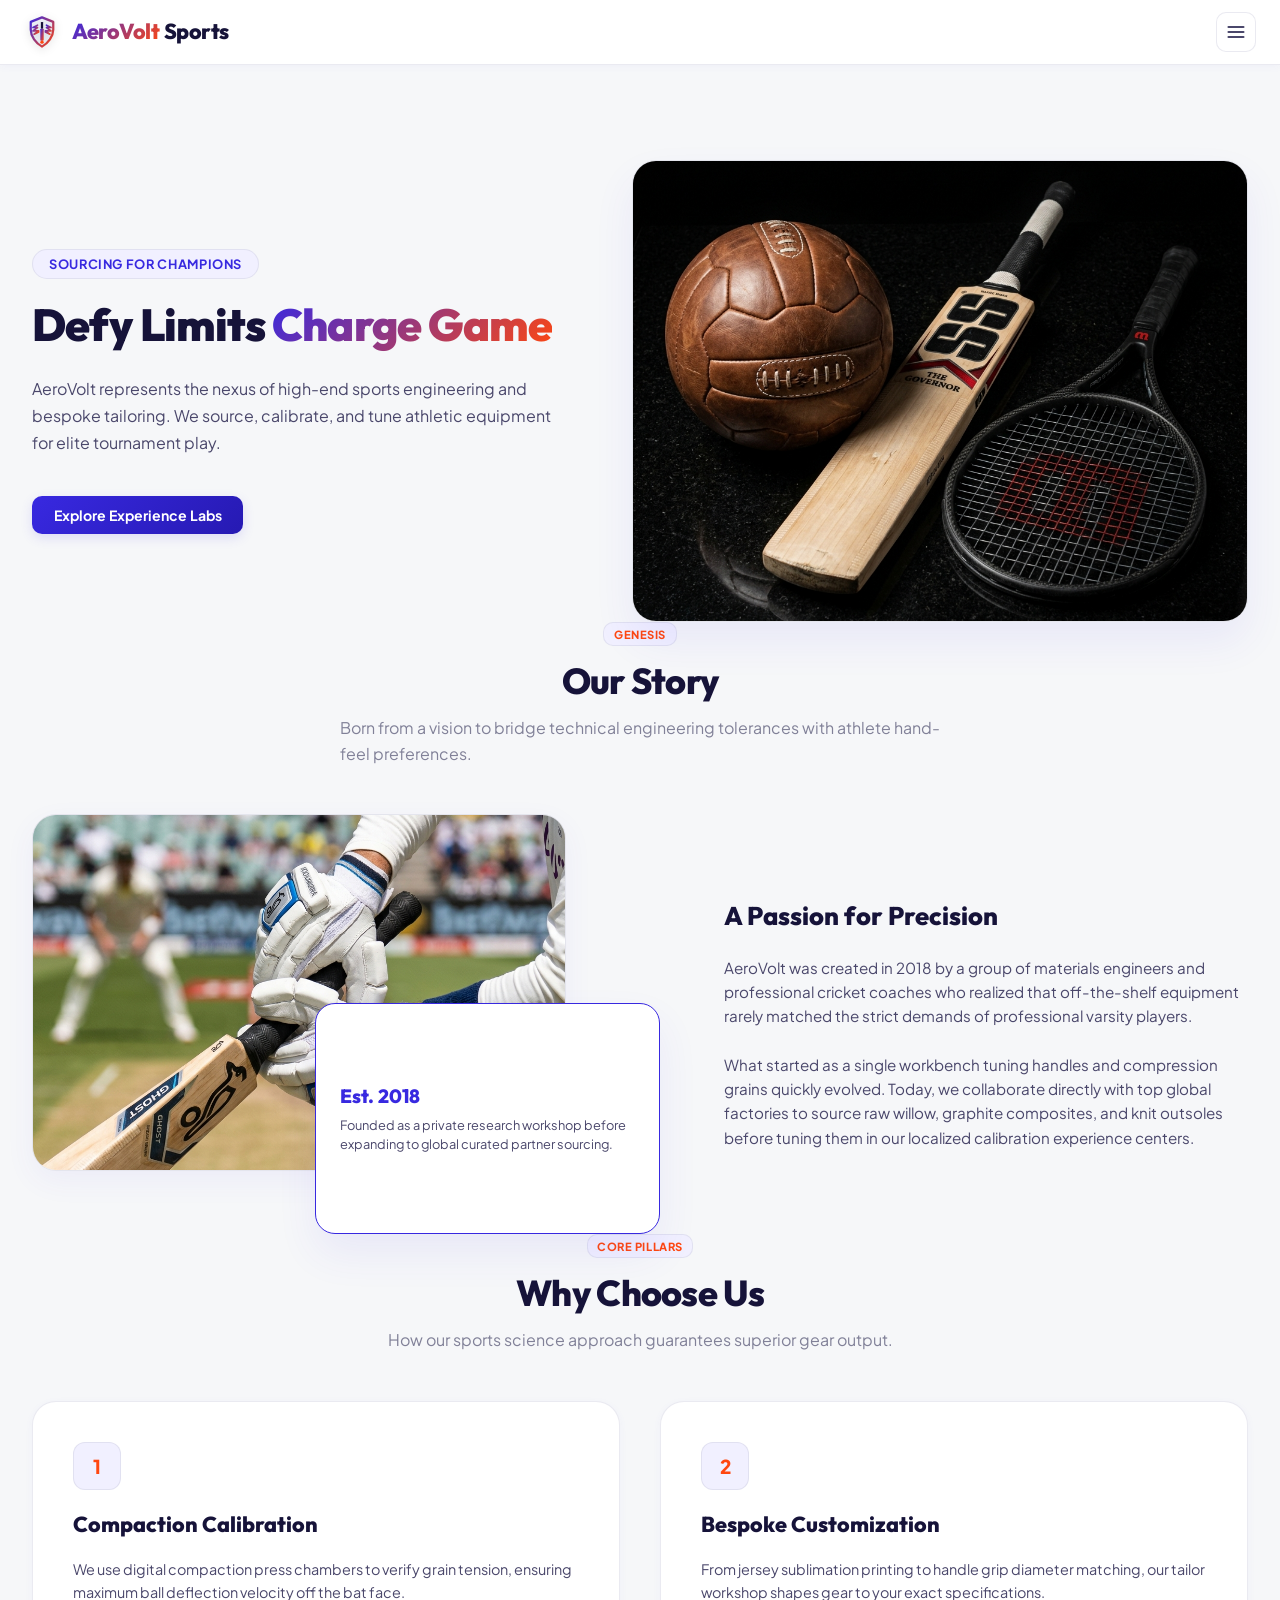
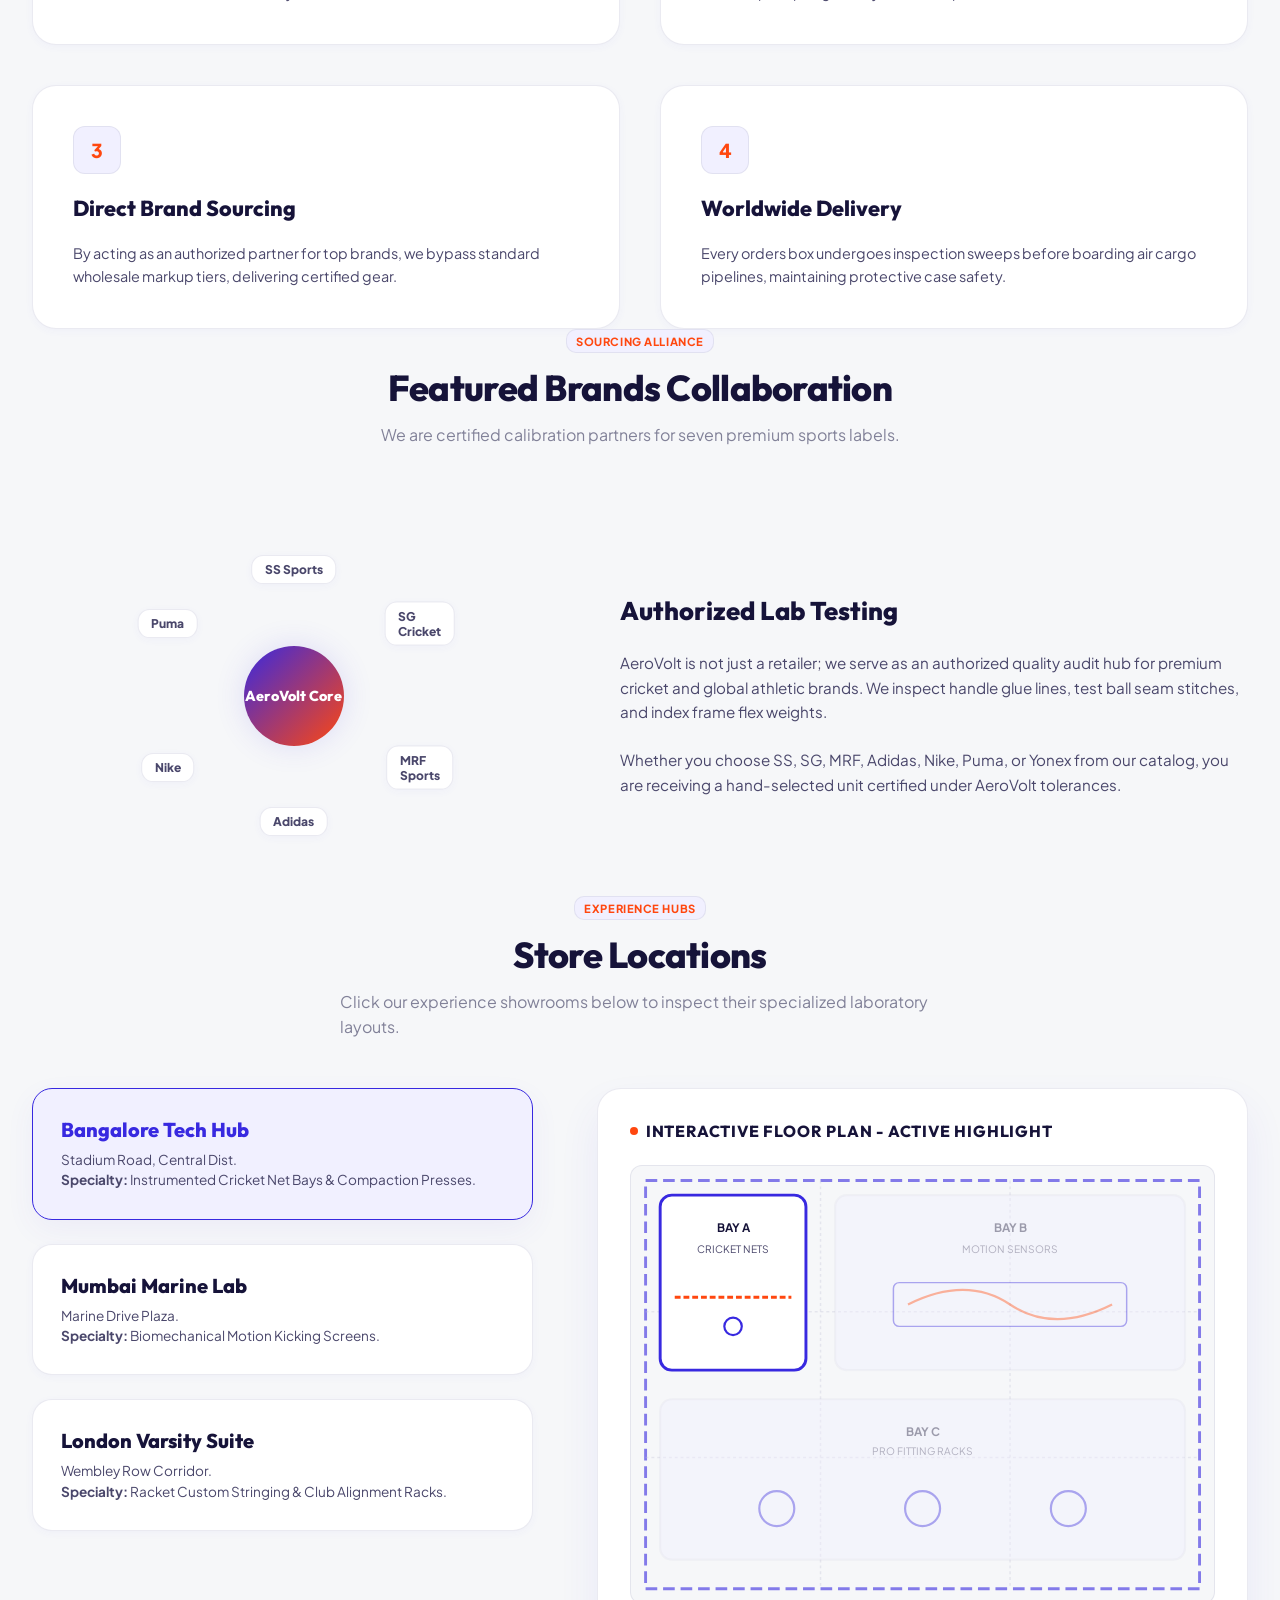
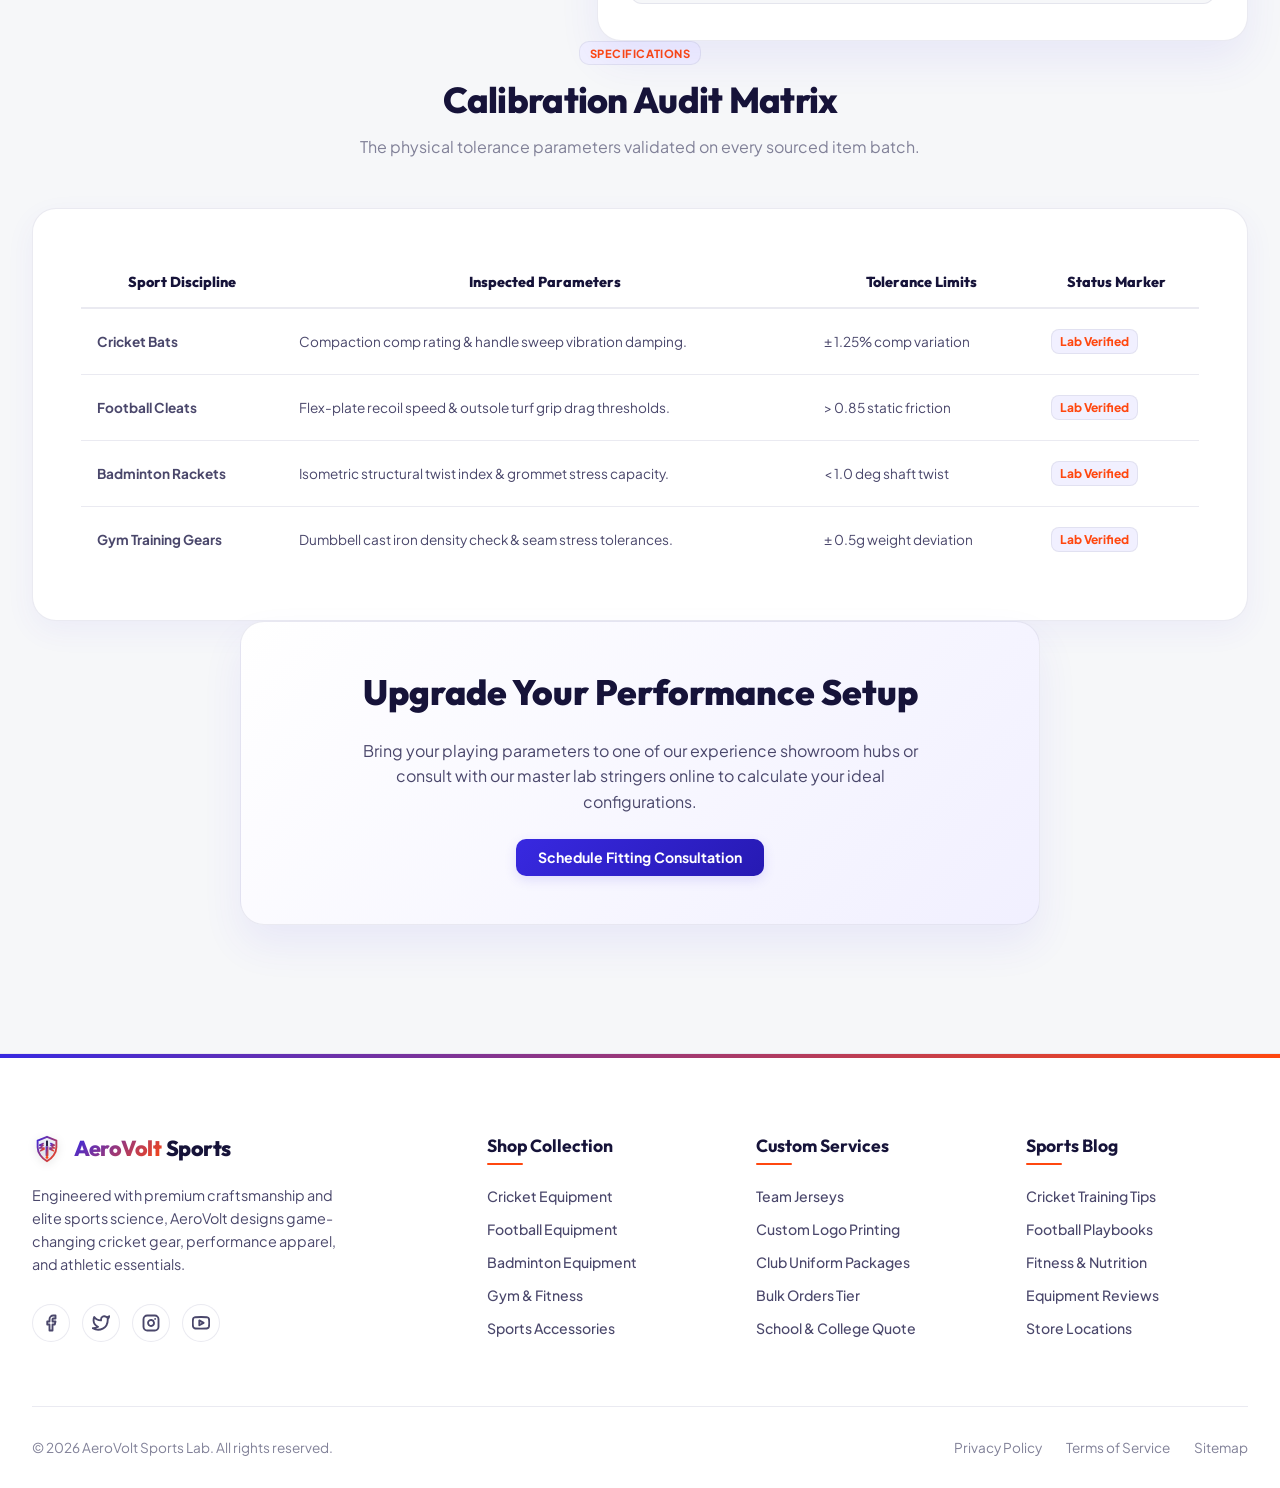
==== about.html @ 0d31127e "first commit" ====
<!DOCTYPE html>
<html lang="en" data-theme="light" dir="ltr">
<head>
    <meta charset="UTF-8">
    <meta name="viewport" content="width=device-width, initial-scale=1.0">
    <meta name="description" content="AeroVolt Sports Lab - Sourcing for Champions. Sourcing premium sports gears, custom printing, and lab calibration experience centers.">
    <title>About Our Sports Lab - AeroVolt Sports</title>
    
    <!-- Google Fonts: Outfit (headings), Plus Jakarta Sans (UI elements), Poppins (About Page contents) -->
    <link rel="preconnect" href="https://fonts.googleapis.com">
    <link rel="preconnect" href="https://fonts.gstatic.com" crossorigin>
    <link href="https://fonts.googleapis.com/css2?family=Outfit:wght@400;500;600;700;800&family=Plus+Jakarta+Sans:wght@300;400;500;600;700;800&family=Poppins:wght@300;400;500;600;700;800&display=swap" rel="stylesheet">
    
    <style>
        /* ----------------------------------------------------
           1. DESIGN SYSTEM & CSS VARIABLES (Matches navbar.html)
        ---------------------------------------------------- */
        :root[data-theme="light"] {
            --bg-page: hsl(220, 20%, 97%);
            --bg-navbar: hsla(220, 20%, 97%, 0.85);
            --bg-card: hsl(0, 0%, 100%);
            --bg-hover: hsl(245, 100%, 97%);
            --bg-dropdown: hsla(0, 0%, 100%, 0.92);
            
            --text-primary: hsl(245, 50%, 15%);
            --text-secondary: hsl(245, 20%, 35%);
            --text-muted: hsl(240, 10%, 55%);
            
            --primary: hsl(245, 75%, 52%);
            --primary-hover: hsl(245, 75%, 45%);
            --primary-glow: rgba(79, 70, 229, 0.15);
            
            --accent: hsl(14, 100%, 53%); /* Sunset Orange */
            --accent-glow: rgba(249, 115, 22, 0.2);
            
            --border: hsla(245, 20%, 80%, 0.35);
            --border-hover: hsla(245, 20%, 70%, 0.5);
            --shadow-sm: 0 2px 8px rgba(79, 70, 229, 0.04);
            --shadow-md: 0 10px 30px rgba(79, 70, 229, 0.06);
            --shadow-lg: 0 20px 40px rgba(79, 70, 229, 0.08);
            
            --glass-blur: 16px;
        }

        :root[data-theme="dark"] {
            --bg-page: hsl(240, 35%, 6%);
            --bg-navbar: hsla(240, 35%, 6%, 0.85);
            --bg-card: hsl(240, 25%, 11%);
            --bg-hover: hsl(245, 30%, 18%);
            --bg-dropdown: hsla(240, 25%, 11%, 0.92);
            
            --text-primary: hsl(210, 40%, 98%);
            --text-secondary: hsl(240, 15%, 80%);
            --text-muted: hsl(240, 10%, 65%);
            
            --primary: hsl(245, 90%, 65%);
            --primary-hover: hsl(245, 90%, 72%);
            --primary-glow: rgba(129, 140, 248, 0.25);
            
            --accent: hsl(14, 100%, 55%); /* Neon Sunset Orange */
            --accent-glow: rgba(249, 115, 22, 0.25);
            
            --border: hsla(245, 20%, 25%, 0.4);
            --border-hover: hsla(245, 20%, 35%, 0.5);
            --shadow-sm: 0 2px 8px rgba(0, 0, 0, 0.2);
            --shadow-md: 0 10px 30px rgba(0, 0, 0, 0.3);
            --shadow-lg: 0 20px 40px rgba(0, 0, 0, 0.4);
            
            --glass-blur: 16px;
        }

        /* Base Resets */
        *, *::before, *::after {
            box-sizing: border-box;
            margin: 0;
            padding: 0;
            transition: background-color 0.3s ease, border-color 0.3s ease, color 0.3s ease, box-shadow 0.3s ease;
        }

        body {
            font-family: 'Plus Jakarta Sans', sans-serif;
            background-color: var(--bg-page);
            color: var(--text-primary);
            min-height: 100vh;
            overflow-x: hidden;
            display: flex;
            flex-direction: column;
        }

        /* ----------------------------------------------------
           2. HEADER & NAVIGATION BAR
        ---------------------------------------------------- */
        .header {
            position: fixed;
            top: 0;
            inset-inline-start: 0;
            width: 100%;
            z-index: 1000;
            background-color: var(--bg-navbar);
            backdrop-filter: blur(var(--glass-blur));
            -webkit-backdrop-filter: blur(var(--glass-blur));
            border-bottom: 1px solid var(--border);
            box-shadow: var(--shadow-sm);
        }

        .nav-container {
            max-width: 1440px;
            margin: 0 auto;
            padding: 0.75rem 2rem;
            display: grid;
            grid-template-columns: 1fr auto 1fr;
            align-items: center;
            position: relative;
        }

        .logo-section {
            display: flex;
            align-items: center;
            gap: 0.75rem;
            text-decoration: none;
            flex-shrink: 0;
            justify-self: start;
            transition: transform 0.3s ease;
        }

        .logo-section:hover .logo-badge {
            transform: translateY(-2px) rotate(-3deg) scale(1.05);
            filter: drop-shadow(0 4px 12px var(--primary-glow));
        }

        .logo-section:hover .logo-title span.highlight {
            filter: brightness(1.1);
        }

        #main-navigation {
            justify-self: center;
        }

        .logo-badge {
            display: flex;
            align-items: center;
            justify-content: center;
            filter: drop-shadow(0 2px 4px rgba(0, 0, 0, 0.15));
            animation: bounce-slow 4s infinite ease-in-out;
        }

        .logo-text-wrapper {
            display: flex;
            flex-direction: column;
            align-items: flex-start;
        }

        .logo-title {
            font-family: 'Outfit', sans-serif;
            font-size: 1.35rem;
            font-weight: 800;
            color: var(--text-primary);
            line-height: 1.1;
            letter-spacing: -0.02em;
            display: flex;
            align-items: center;
            gap: 0.25rem;
        }

        .logo-title span.highlight {
            background: linear-gradient(135deg, var(--primary), var(--accent));
            -webkit-background-clip: text;
            -webkit-text-fill-color: transparent;
        }

        /* Center Navigation Menu */
        .nav-menu {
            display: flex !important;
            align-items: center !important;
            gap: 0.15rem !important;
            list-style: none !important;
            margin: 0 !important;
            padding: 0 !important;
        }

        .nav-item {
            position: relative;
        }

        .nav-link {
            display: flex;
            align-items: center;
            gap: 0.35rem;
            font-size: 0.82rem;
            font-weight: 700;
            color: var(--text-secondary);
            text-decoration: none;
            padding: 0.4rem 0.55rem;
            border-radius: 8px;
            cursor: pointer;
            position: relative;
            white-space: nowrap;
        }

        .nav-link::after {
            content: '';
            position: absolute;
            bottom: 2px;
            left: 50%;
            width: 0;
            height: 2px;
            background: linear-gradient(90deg, var(--primary), var(--accent));
            transition: width 0.3s cubic-bezier(0.25, 0.8, 0.25, 1), left 0.3s cubic-bezier(0.25, 0.8, 0.25, 1);
            border-radius: 2px;
            pointer-events: none;
        }

        .nav-link:hover::after,
        .nav-item.active .nav-link::after {
            width: 70%;
            left: 15%;
        }

        .nav-link:hover, .nav-item.active .nav-link {
            color: var(--primary);
            background-color: var(--bg-hover);
        }

        .nav-link svg.arrow-icon {
            width: 12px;
            height: 12px;
            transition: transform 0.2s ease;
            stroke-width: 3px;
        }

        .nav-item:hover .nav-link svg.arrow-icon {
            transform: translateY(1px);
        }

        /* Dropdown Menus */
        .dropdown-menu {
            position: absolute;
            top: 100%;
            inset-inline-start: 0;
            margin-top: 0.5rem;
            background-color: var(--bg-dropdown);
            backdrop-filter: blur(12px);
            -webkit-backdrop-filter: blur(12px);
            border: 1px solid var(--border);
            border-radius: 12px;
            box-shadow: var(--shadow-md);
            min-width: 150px;
            opacity: 0;
            visibility: hidden;
            transform: translateY(10px) scale(0.98);
            transition: transform 0.25s cubic-bezier(0.16, 1, 0.3, 1), opacity 0.25s ease, visibility 0.25s ease;
            z-index: 100;
            overflow: hidden;
            padding: 0.4rem;
        }

        .dropdown-menu::before {
            content: '';
            position: absolute;
            top: 0;
            left: 0;
            width: 100%;
            height: 3px;
            background: linear-gradient(90deg, var(--primary), var(--accent));
            z-index: 2;
        }

        .nav-item:hover .dropdown-menu {
            opacity: 1;
            visibility: visible;
            transform: translateY(0) scale(1);
        }

        .dropdown-item {
            display: block;
            padding: 0.5rem 0.75rem;
            font-size: 0.85rem;
            font-weight: 600;
            color: var(--text-secondary);
            text-decoration: none;
            border-radius: 6px;
            transition: all 0.25s ease;
            white-space: nowrap;
        }

        .dropdown-item:hover {
            color: var(--primary);
            background-color: var(--bg-hover);
            transform: translateX(4px);
        }

        [dir="rtl"] .dropdown-item:hover {
            transform: translateX(-4px);
        }

        /* Right Actions Layout */
        .actions-section {
            display: flex;
            align-items: center;
            gap: 0.75rem;
            flex-shrink: 0;
            justify-self: end;
        }

        /* Utility Toggle Buttons */
        .action-btn {
            background: none;
            border: 1px solid var(--border);
            border-radius: 10px;
            color: var(--text-secondary);
            cursor: pointer;
            display: flex;
            align-items: center;
            justify-content: center;
            width: 40px;
            height: 40px;
            position: relative;
            overflow: hidden;
            font-family: inherit;
            font-size: 0.8rem;
            font-weight: 700;
        }

        .action-btn:hover {
            border-color: var(--border-hover);
            color: var(--primary);
            background-color: var(--bg-hover);
            transform: translateY(-1px);
        }

        .action-btn:active {
            transform: translateY(0);
        }

        /* Dark Mode Button Icon Switcher */
        .theme-toggle svg {
            width: 20px;
            height: 20px;
            position: absolute;
            transition: transform 0.5s cubic-bezier(0.34, 1.56, 0.64, 1), opacity 0.3s ease;
        }

        .theme-toggle .sun-icon {
            opacity: 1;
            transform: rotate(0deg) scale(1);
        }

        .theme-toggle .moon-icon {
            opacity: 0;
            transform: rotate(-90deg) scale(0);
        }

        :root[data-theme="dark"] .theme-toggle .sun-icon {
            opacity: 0;
            transform: rotate(90deg) scale(0);
        }

        :root[data-theme="dark"] .theme-toggle .moon-icon {
            opacity: 1;
            transform: rotate(0deg) scale(1);
        }

        /* RTL Toggle Button */
        .rtl-toggle svg {
            width: 20px;
            height: 20px;
            transition: transform 0.3s ease;
        }

        .rtl-toggle:hover svg {
            animation: swap-arrow-slide 0.6s ease-in-out infinite alternate;
        }

        [dir="rtl"] .rtl-toggle:hover svg {
            animation: swap-arrow-slide-rtl 0.6s ease-in-out infinite alternate;
        }

        /* Login Button */
        .login-btn {
            display: flex;
            align-items: center;
            gap: 0.5rem;
            background: linear-gradient(135deg, var(--primary), hsl(245, 75%, 40%));
            color: #ffffff;
            border: none;
            padding: 0.6rem 1.35rem;
            border-radius: 10px;
            font-size: 0.88rem;
            font-weight: 700;
            cursor: pointer;
            box-shadow: 0 4px 12px var(--primary-glow);
            text-decoration: none;
        }

        .login-btn:hover {
            box-shadow: 0 6px 18px var(--primary-glow);
            transform: translateY(-1.5px);
            filter: brightness(1.08);
        }

        .login-btn:active {
            transform: translateY(0);
        }

        .login-btn svg {
            width: 16px;
            height: 16px;
            stroke-width: 2.5;
        }

        /* Mobile Hamburger & Menu */
        .hamburger {
            display: none;
            flex-direction: column;
            justify-content: space-between;
            width: 22px;
            height: 18px;
            background: none;
            border: none;
            cursor: pointer;
            padding: 0;
            z-index: 1100;
            position: relative;
        }

        .hamburger span {
            width: 100%;
            height: 2.5px;
            background-color: var(--text-primary);
            border-radius: 4px;
            transition: all 0.3s cubic-bezier(0.645, 0.045, 0.355, 1);
        }

        .hamburger.active span:nth-child(1) {
            transform: translateY(8px) rotate(45deg);
        }

        .hamburger.active span:nth-child(2) {
            opacity: 0;
            transform: translateX(-20px);
        }

        .hamburger.active span:nth-child(3) {
            transform: translateY(-8px) rotate(-45deg);
        }

        /* Drawer Dark Overlay Backdrop */
        .drawer-overlay {
            position: fixed;
            top: 0;
            left: 0;
            width: 100%;
            height: 100vh;
            background-color: rgba(0, 0, 0, 0.4);
            z-index: 1040;
            opacity: 0;
            visibility: hidden;
            transition: opacity 0.3s ease, visibility 0.3s ease;
        }
        
        .drawer-overlay.active {
            opacity: 1;
            visibility: visible;
        }

        .drawer-actions-item-wrapper,
        .drawer-header-item {
            display: none;
        }

        /* ----------------------------------------------------
           3. MAIN CONTAINER / DEMO BODY
        ---------------------------------------------------- */
        .demo-body {
            margin-top: 80px; /* offset navbar height */
            flex-grow: 1;
            display: flex;
            flex-direction: column;
            gap: 5rem;
            padding: 5rem 2rem;
            max-width: 1440px;
            margin-left: auto;
            margin-right: auto;
            width: 100%;
            box-sizing: border-box;
        }



        /* ----------------------------------------------------
           4. RESPONSIVE MEDIA QUERIES (COLLAPSE AT 1320PX)
        ---------------------------------------------------- */
        @media (max-width: 1320px) {
            .header {
                backdrop-filter: none !important;
                -webkit-backdrop-filter: none !important;
                background-color: var(--bg-card);
                z-index: 1060;
            }

            .nav-container {
                padding: 0.75rem 1.5rem;
                display: flex;
                justify-content: space-between;
            }

            .hamburger {
                display: flex;
            }

            .hamburger.active {
                display: none !important;
            }

            .nav-menu {
                position: fixed;
                top: 0;
                inset-inline-end: -320px;
                width: 320px;
                height: 100vh;
                background-color: var(--bg-card);
                border-inline-start: 1px solid var(--border);
                box-shadow: var(--shadow-lg);
                flex-direction: column;
                align-items: stretch;
                padding: 0;
                gap: 0;
                z-index: 1050;
                transition: inset-inline-end 0.4s cubic-bezier(0.16, 1, 0.3, 1), visibility 0.4s cubic-bezier(0.16, 1, 0.3, 1);
                visibility: hidden;
                display: flex;
                overflow-y: auto;
            }

            .nav-menu.active {
                inset-inline-end: 0;
                visibility: visible;
            }

            .drawer-header-item {
                display: block;
                width: 100%;
                border-bottom: 1px solid var(--border);
                margin-bottom: 1rem;
            }

            .drawer-header {
                display: flex;
                align-items: center;
                justify-content: space-between;
                padding: 1.25rem 1.5rem;
                background-color: var(--bg-card);
            }

            .drawer-close-btn {
                background: none;
                border: none;
                color: var(--text-secondary);
                cursor: pointer;
                display: flex;
                align-items: center;
                justify-content: center;
                width: 32px;
                height: 32px;
                transition: all 0.2s ease;
                padding: 0;
            }

            .drawer-close-btn:hover {
                color: var(--primary);
                transform: scale(1.1);
            }

            .drawer-close-btn svg {
                width: 24px;
                height: 24px;
            }

            .nav-item {
                width: 100%;
                padding: 0 1.5rem;
            }

            .nav-link {
                justify-content: space-between;
                width: 100%;
                padding: 0.85rem 0;
                font-size: 0.95rem;
                border-bottom: 1px solid hsla(215, 20%, 80%, 0.1);
            }

            .dropdown-menu {
                position: static;
                display: none;
                width: 100%;
                opacity: 1;
                visibility: visible;
                transform: none;
                box-shadow: none;
                border: none;
                background-color: var(--bg-hover);
                padding: 0.25rem 0.5rem 0.5rem 0.5rem;
                margin-top: 0.25rem;
            }

            .nav-link::after,
            .dropdown-menu::before {
                display: none !important;
            }

            .nav-item.mobile-open .dropdown-menu {
                display: block;
            }

            .nav-item.mobile-open .nav-link svg.arrow-icon {
                transform: rotate(180deg);
            }

            .dropdown-item {
                padding: 0.6rem 1rem;
            }

            .actions-section {
                gap: 0.5rem;
            }

            .actions-section .theme-toggle,
            .actions-section .rtl-toggle,
            .actions-section .login-btn {
                display: none;
            }

            .drawer-actions-item-wrapper {
                display: block;
                margin-top: auto;
                padding: 1.5rem;
            }

            .drawer-divider {
                height: 1px;
                background-color: var(--border);
                margin-bottom: 1.5rem;
                opacity: 0.5;
            }

            .drawer-actions {
                display: flex;
                flex-direction: column;
                gap: 1rem;
                width: 100%;
            }

            .drawer-toggles-row {
                display: flex;
                align-items: center;
                justify-content: space-between;
                gap: 0.75rem;
                width: 100%;
            }

            .drawer-toggles-row .action-btn {
                flex: 1 !important;
                height: 44px !important;
                border-radius: 10px !important;
                border: 1px solid var(--border) !important;
                background-color: var(--bg-card) !important;
                color: var(--text-secondary) !important;
                display: flex !important;
                align-items: center !important;
                justify-content: center !important;
                position: relative;
                cursor: pointer;
                transition: all 0.3s ease;
                width: auto !important;
            }

            .drawer-toggles-row .action-btn:hover {
                border-color: var(--primary);
                background-color: var(--bg-hover);
                color: var(--primary);
            }

            .drawer-login-btn {
                width: 100% !important;
                height: 46px !important;
                justify-content: center !important;
                background: linear-gradient(135deg, var(--accent), hsl(350, 90%, 55%)) !important;
                box-shadow: 0 4px 15px var(--accent-glow) !important;
                border-radius: 10px !important;
                font-size: 0.95rem !important;
                font-weight: 700 !important;
                color: #ffffff !important;
                border: none !important;
                display: flex !important;
                align-items: center !important;
                gap: 0.5rem !important;
                transition: all 0.3s ease;
            }

            .drawer-login-btn:hover {
                box-shadow: 0 6px 20px rgba(249, 115, 22, 0.4) !important;
                transform: translateY(-1px);
                filter: brightness(1.05);
            }
        }

        @media (max-width: 580px) {
            .logo-tagline {
                display: none;
            }

            .logo-title {
                font-size: 1.15rem;
            }
        }

        /* ----------------------------------------------------
           5. SYSTEM KEYFRAMES & UTILITIES
        ---------------------------------------------------- */
        @keyframes bounce-slow {
            0%, 100% {
                transform: translateY(0) rotate(0deg);
            }
            50% {
                transform: translateY(-4px) rotate(5deg);
            }
        }

        /* ----------------------------------------------------
           6. FOOTER STYLING & RESPONSIVENESS
        ---------------------------------------------------- */
        .footer {
            background-color: var(--bg-card);
            border-top: 1px solid var(--border);
            padding: 5rem 2rem 2rem 2rem;
            position: relative;
            overflow: hidden;
            margin-top: auto;
        }

        .footer::before {
            content: '';
            position: absolute;
            top: 0;
            left: 0;
            width: 100%;
            height: 4px;
            background: linear-gradient(90deg, var(--primary), var(--accent));
            z-index: 2;
        }

        .footer-container {
            max-width: 1440px;
            margin: 0 auto;
            display: grid;
            grid-template-columns: 2.2fr 1.2fr 1.2fr 1.2fr;
            gap: 3rem;
            padding-bottom: 4rem;
        }

        .footer-col {
            display: flex;
            flex-direction: column;
            gap: 1.25rem;
            text-align: start;
        }

        .brand-col .brand-desc {
            font-size: 0.9rem;
            color: var(--text-secondary);
            line-height: 1.6;
            max-width: 320px;
        }

        .social-links {
            display: flex;
            align-items: center;
            gap: 0.75rem;
            margin-top: 0.5rem;
        }

        .social-icon {
            display: flex;
            align-items: center;
            justify-content: center;
            width: 38px;
            height: 38px;
            border-radius: 50%;
            border: 1px solid var(--border);
            color: var(--text-secondary);
            background-color: var(--bg-card);
            transition: all 0.3s cubic-bezier(0.4, 0, 0.2, 1);
            text-decoration: none;
        }

        .social-icon:hover {
            background: linear-gradient(135deg, var(--accent), hsl(350, 90%, 55%));
            color: #ffffff;
            border-color: transparent;
            transform: translateY(-3px);
            box-shadow: 0 4px 12px var(--accent-glow);
        }

        .social-icon svg {
            width: 18px;
            height: 18px;
        }

        .footer-title {
            font-family: 'Outfit', sans-serif;
            font-size: 1.1rem;
            font-weight: 700;
            color: var(--text-primary);
            position: relative;
            padding-bottom: 0.5rem;
        }

        .footer-title::after {
            content: '';
            position: absolute;
            bottom: 0;
            inset-inline-start: 0;
            width: 36px;
            height: 2px;
            background-color: var(--accent);
            border-radius: 2px;
        }

        .footer-links-list {
            list-style: none;
            display: flex;
            flex-direction: column;
            gap: 0.75rem;
        }

        .footer-link {
            color: var(--text-secondary);
            text-decoration: none;
            font-size: 0.88rem;
            font-weight: 500;
            transition: all 0.25s ease;
            display: inline-flex;
            align-items: center;
        }

        .footer-link:hover {
            color: var(--primary-hover);
            transform: translateX(4px);
        }

        [dir="rtl"] .footer-link:hover {
            transform: translateX(-4px);
        }

        .contact-info-item {
            display: inline-flex;
            align-items: flex-start;
            gap: 0.6rem;
            font-size: 0.88rem;
            color: var(--text-secondary);
            line-height: 1.5;
            text-align: start;
        }

        .contact-info-item svg.contact-icon-svg {
            width: 16px;
            height: 16px;
            color: var(--accent);
            flex-shrink: 0;
            margin-top: 0.15rem;
        }

        .footer-bottom {
            border-top: 1px solid var(--border);
            padding-top: 2rem;
        }

        .footer-bottom-container {
            max-width: 1440px;
            margin: 0 auto;
            display: flex;
            align-items: center;
            justify-content: space-between;
            flex-wrap: wrap;
            gap: 1rem;
        }

        .copyright-text {
            font-size: 0.85rem;
            color: var(--text-muted);
        }

        .footer-bottom-links {
            display: flex;
            align-items: center;
            gap: 1.5rem;
        }

        .footer-bottom-link {
            font-size: 0.85rem;
            color: var(--text-muted);
            text-decoration: none;
            transition: color 0.2s ease;
        }

        .footer-bottom-link:hover {
            color: var(--primary);
        }

                /* Responsive Footer Media Queries */
        @media (max-width: 1024px) {
            .footer-container {
                grid-template-columns: repeat(3, 1fr);
                gap: 2.5rem;
            }
            .brand-col {
                grid-column: span 3;
                text-align: center;
                align-items: center;
                margin-bottom: 1.5rem;
            }
            .brand-col .footer-desc {
                max-width: 600px;
                margin: 0.75rem auto 1.5rem auto;
            }
            .brand-col .social-links {
                justify-content: center;
            }
        }

        @media (max-width: 768px) {
            .footer {
                padding: 4rem 1.25rem 2rem 1.25rem;
            }
            .footer-container {
                grid-template-columns: 1fr;
                gap: 2.5rem;
            }
            .brand-col {
                grid-column: span 1;
                text-align: center;
                align-items: center;
                margin-bottom: 0;
            }
            .footer-col {
                text-align: center;
            }
            .footer-col ul {
                padding: 0;
            }
            .footer-col ul li {
                justify-content: center;
            }
            .footer-bottom-container {
                flex-direction: column;
                align-items: center;
                text-align: center;
                gap: 1rem;
            }
            .footer-bottom-links {
                justify-content: center;
                flex-wrap: wrap;
                gap: 1rem;
            }
        }
/* 1. Vision Hero */
        .about-hero-grid {
            display: grid;
            grid-template-columns: 1fr 1.15fr;
            gap: 4rem;
            align-items: center;
        }

        .about-hero-text {
            display: flex;
            flex-direction: column;
            align-items: flex-start;
        }

        .about-hero-title {
            font-family: 'Outfit', sans-serif;
            font-size: 2.8rem;
            font-weight: 850;
            line-height: 1.15;
            color: var(--text-primary);
            margin-bottom: 1.5rem;
            letter-spacing: -0.02em;
            text-align: start;
        }

        .about-hero-title span.glow-text {
            background: linear-gradient(135deg, var(--primary), var(--accent));
            -webkit-background-clip: text;
            -webkit-text-fill-color: transparent;
        }

        .about-hero-desc {
            font-size: 1rem;
            color: var(--text-secondary);
            line-height: 1.7;
            margin-bottom: 2.5rem;
            text-align: start;
        }

        .about-hero-visual {
            position: relative;
            border-radius: 24px;
            overflow: hidden;
            box-shadow: var(--shadow-lg);
            aspect-ratio: 4/3;
            border: 1px solid var(--border);
        }

        .about-hero-visual img {
            width: 100% !important;
            height: 100% !important;
            object-fit: cover !important;
        }

        /* 2. Our Story (Collage) */
        .collage-container {
            display: grid;
            grid-template-columns: 1.2fr 1fr;
            gap: 4rem;
            align-items: center;
        }

        .collage-visual-stack {
            position: relative;
            height: 420px;
            width: 100%;
        }

        .collage-bg-card {
            position: absolute;
            width: 85%;
            height: 85%;
            top: 0;
            left: 0;
            border-radius: 24px;
            overflow: hidden;
            border: 1px solid var(--border);
            box-shadow: var(--shadow-md);
        }

        .collage-bg-card img {
            width: 100% !important;
            height: 100% !important;
            object-fit: cover !important;
        }

        .collage-fg-card {
            position: absolute;
            width: 55%;
            height: 55%;
            bottom: 0;
            right: 0;
            background-color: var(--bg-card);
            border: 1px solid var(--primary);
            border-radius: 20px;
            padding: 1.5rem;
            box-shadow: var(--shadow-lg);
            display: flex;
            flex-direction: column;
            justify-content: center;
            text-align: start;
            z-index: 5;
        }

        .collage-fg-title {
            font-family: 'Outfit', sans-serif;
            font-size: 1.2rem;
            font-weight: 800;
            color: var(--primary);
            margin-bottom: 0.5rem;
        }

        .collage-fg-desc {
            font-size: 0.8rem;
            color: var(--text-secondary);
            line-height: 1.5;
        }

        .story-text-block {
            display: flex;
            flex-direction: column;
            gap: 1.5rem;
            text-align: start;
        }

        .story-text-block h4 {
            font-family: 'Outfit', sans-serif;
            font-size: 1.6rem;
            font-weight: 800;
            color: var(--text-primary);
        }

        .story-text-block p {
            font-size: 0.95rem;
            color: var(--text-secondary);
            line-height: 1.6;
        }

        /* 3. Why Choose Us (Offset Diagonal Grid) */
        .why-diagonal-grid {
            display: grid;
            grid-template-columns: repeat(2, 1fr);
            gap: 2.5rem;
        }

        .diagonal-card {
            background-color: var(--bg-card);
            border: 1px solid var(--border);
            border-radius: 24px;
            padding: 2.5rem;
            box-shadow: var(--shadow-sm);
            display: flex;
            flex-direction: column;
            gap: 1.25rem;
            text-align: start;
            transition: all 0.3s ease;
        }

        .diagonal-card:hover {
            transform: translateY(-5px);
            border-color: var(--accent);
            box-shadow: var(--shadow-md);
        }

        .diagonal-card-icon {
            width: 48px;
            height: 48px;
            border-radius: 12px;
            background-color: var(--bg-hover);
            border: 1px solid var(--border);
            color: var(--accent);
            display: flex;
            align-items: center;
            justify-content: center;
            font-weight: 800;
            font-size: 1.2rem;
        }

        .diagonal-card-title {
            font-family: 'Outfit', sans-serif;
            font-size: 1.35rem;
            font-weight: 800;
            color: var(--text-primary);
        }

        .diagonal-card-desc {
            font-size: 0.9rem;
            color: var(--text-secondary);
            line-height: 1.6;
        }

        /* 4. Brand Partner Orbit */
        .orbit-container {
            display: grid;
            grid-template-columns: 1fr 1.2fr;
            gap: 4rem;
            align-items: center;
        }

        .orbit-visual-box {
            position: relative;
            width: 100%;
            max-width: 400px;
            margin: 0 auto;
            aspect-ratio: 1;
            display: flex;
            align-items: center;
            justify-content: center;
            overflow: hidden;
        }

        .orbit-center-core {
            width: 100px;
            height: 100px;
            border-radius: 50%;
            background: linear-gradient(135deg, var(--primary), var(--accent));
            box-shadow: 0 0 30px var(--primary-glow);
            display: flex;
            align-items: center;
            justify-content: center;
            color: #ffffff;
            font-family: 'Outfit', sans-serif;
            font-weight: 800;
            font-size: 0.9rem;
            z-index: 10;
        }

        .orbit-ring-svg {
            position: absolute;
            width: 90%;
            height: 90%;
            z-index: 1;
            animation: spin-slow 20s infinite linear;
        }

        .orbit-node {
            position: absolute;
            background-color: var(--bg-card);
            border: 1px solid var(--border);
            color: var(--text-secondary);
            font-size: 0.75rem;
            font-weight: 850;
            padding: 0.4rem 0.8rem;
            border-radius: 12px;
            box-shadow: var(--shadow-sm);
            transform: translate(-50%, -50%);
        }

        @keyframes spin-slow {
            0% { transform: rotate(0deg); }
            100% { transform: rotate(360deg); }
        }

        /* 5. Experience Centers (Interactive locations & Blueprint) */
        .location-section-grid {
            display: grid;
            grid-template-columns: 1fr 1.3fr;
            gap: 4rem;
            align-items: start;
        }

        .location-list {
            display: flex;
            flex-direction: column;
            gap: 1.5rem;
        }

        .location-selector-card {
            background-color: var(--bg-card);
            border: 1px solid var(--border);
            border-radius: 20px;
            padding: 1.75rem;
            box-shadow: var(--shadow-sm);
            cursor: pointer;
            text-align: start;
            transition: all 0.3s ease;
        }

        .location-selector-card.active {
            border-color: var(--primary);
            box-shadow: var(--shadow-md);
            background-color: var(--bg-hover);
        }

        .location-city {
            font-family: 'Outfit', sans-serif;
            font-size: 1.25rem;
            font-weight: 800;
            color: var(--text-primary);
            margin-bottom: 0.5rem;
        }

        .location-selector-card.active .location-city {
            color: var(--primary);
        }

        .location-details {
            font-size: 0.85rem;
            color: var(--text-secondary);
            line-height: 1.5;
        }

        .blueprint-container {
            background-color: var(--bg-card);
            border: 1px solid var(--border);
            border-radius: 24px;
            padding: 2rem;
            box-shadow: var(--shadow-lg);
            position: relative;
        }

        .blueprint-title {
            font-family: 'Outfit', sans-serif;
            font-size: 1rem;
            font-weight: 750;
            color: var(--text-primary);
            text-transform: uppercase;
            letter-spacing: 0.05em;
            margin-bottom: 1.5rem;
            text-align: start;
            display: flex;
            align-items: center;
            gap: 0.5rem;
        }

        .blueprint-title::before {
            content: '';
            width: 8px;
            height: 8px;
            background-color: var(--accent);
            border-radius: 50%;
        }

        .blueprint-svg {
            width: 100%;
            height: auto;
            border: 1px solid var(--border);
            border-radius: 12px;
            background-color: var(--bg-page);
        }

        .blueprint-bay {
            transition: opacity 0.3s ease, fill 0.3s ease;
            opacity: 0.4;
        }

        .blueprint-bay.highlighted {
            opacity: 1;
        }

        .blueprint-bay.highlighted rect {
            fill: var(--bg-card);
            stroke: var(--primary);
            stroke-width: 2px;
        }

        /* 6. Calibration Standards */
        .specs-panel-card {
            background-color: var(--bg-card);
            border: 1px solid var(--border);
            border-radius: 24px;
            padding: 3rem;
            box-shadow: var(--shadow-md);
        }

        .specs-table {
            width: 100%;
            border-collapse: collapse;
            text-align: start;
        }

        .specs-table th {
            font-family: 'Outfit', sans-serif;
            font-size: 0.9rem;
            font-weight: 800;
            color: var(--text-primary);
            border-bottom: 2px solid var(--border);
            padding: 1rem;
        }

        .specs-table td {
            font-size: 0.85rem;
            color: var(--text-secondary);
            border-bottom: 1px solid var(--border);
            padding: 1.25rem 1rem;
        }

        .specs-table tr:last-child td {
            border-bottom: none;
        }

        .spec-status-tag {
            background-color: var(--bg-hover);
            border: 1px solid var(--border);
            padding: 0.25rem 0.5rem;
            border-radius: 8px;
            font-size: 0.75rem;
            font-weight: 750;
            color: var(--accent);
            display: inline-block;
        }

        /* 7. Call to Action */
        .cta-card {
            background: linear-gradient(135deg, var(--bg-card), var(--bg-hover));
            border: 1px solid var(--border);
            border-radius: 24px;
            padding: 3rem;
            box-shadow: var(--shadow-lg);
            text-align: center;
            max-width: 800px;
            margin: 0 auto 3rem auto;
            display: flex;
            flex-direction: column;
            align-items: center;
            gap: 1.5rem;
        }

        .cta-title {
            font-family: 'Outfit', sans-serif;
            font-size: 2.2rem;
            font-weight: 850;
            color: var(--text-primary);
        }

        .cta-desc {
            font-size: 1rem;
            color: var(--text-secondary);
            max-width: 600px;
            line-height: 1.6;
        }

        /* 8. Responsive */
        @media (max-width: 1024px) {
            .about-body {
                gap: 4rem;
            }

            .about-hero-grid,
            .collage-container,
            .why-diagonal-grid,
            .orbit-container,
            .location-section-grid {
                grid-template-columns: 1fr;
                gap: 2.5rem;
            }

            .collage-visual-stack {
                height: 320px;
            }

            .specs-table {
                display: block;
                overflow-x: auto;
            }
        }

        @media (max-width: 768px) {
            .diagonal-card,
            .specs-panel-card,
            .blueprint-container {
                padding: 2rem !important;
            }
        }

        @media (max-width: 480px) {
            .logo-title {
                font-size: 1rem !important;
            }

            .logo-badge svg {
                width: 28px !important;
                height: 28px !important;
            }

            .logo-section {
                gap: 0.5rem !important;
            }

            .nav-container {
                padding: 0.75rem 1rem !important;
            }

            .about-badge,
            .blog-badge {
                font-size: 0.72rem !important;
                padding: 0.35rem 0.75rem !important;
                margin-bottom: 1rem !important;
            }

            .about-hero-title {
                font-size: 1.65rem !important;
            }

            .about-hero-desc {
                font-size: 0.88rem !important;
                margin-bottom: 1.5rem !important;
            }

            .diagonal-card,
            .specs-panel-card,
            .blueprint-container {
                padding: 1.25rem !important;
            }

            .location-selector-card {
                padding: 1.25rem !important;
            }

            .collage-visual-stack {
                height: 240px;
            }

            .collage-fg-card {
                padding: 1rem !important;
            }

            .orbit-visual-box {
                transform: scale(0.75) !important;
                margin: -2.5rem auto !important;
            }
        }

        @media (max-width: 360px) {
            .about-hero-title {
                font-size: 1.45rem !important;
            }

            .orbit-visual-box {
                transform: scale(0.65) !important;
                margin: -3.5rem auto !important;
            }
        }

        @media (max-width: 320px) {
            .about-hero-title {
                font-size: 1.30rem !important;
            }

            .orbit-visual-box {
                transform: scale(0.55) !important;
                margin: -4.5rem auto !important;
            }
        }
        
        /* Headers styling */
        .section-header {
            display: flex;
            flex-direction: column;
            align-items: flex-start;
        }

        .blog-badge,
        .about-badge {
            display: inline-flex;
            align-items: center;
            gap: 0.5rem;
            background-color: var(--bg-hover);
            border: 1px solid var(--border);
            padding: 0.4rem 1rem;
            border-radius: 20px;
            font-size: 0.8rem;
            font-weight: 700;
            color: var(--primary);
            text-transform: uppercase;
            letter-spacing: 0.05em;
            margin-bottom: 1.25rem;
            width: fit-content;
            max-width: 100%;
            flex-wrap: wrap;
        }

        .blog-section-title {
            font-family: 'Outfit', sans-serif;
            font-size: 2rem;
            font-weight: 800;
            color: var(--text-primary);
            margin-bottom: 0.75rem;
            letter-spacing: -0.01em;
            text-align: start;
        }

        .blog-section-desc {
            font-size: 0.95rem;
            color: var(--text-secondary);
            line-height: 1.6;
            margin-bottom: 3rem;
            max-width: 650px;
            text-align: start;
        }
    
        /* ====================================================
           GLOBAL RESPONSIVENESS OVERRIDES
        ==================================================== */
        *, *::before, *::after {
            box-sizing: border-box !important;
        }
        
        html, body {
            max-width: 100% !important;
            overflow-x: hidden !important;
            width: 100% !important;
        }

        img, video, iframe {
            max-width: 100% !important;
            height: auto !important;
        }

        @media (max-width: 1024px) {
            .hero-grid, .telemetry-grid, .materials-grid, .calendar-grid, .radar-grid, .booking-grid, 
            .about-hero-grid, .collage-container, .why-diagonal-grid, .orbit-container, .location-section-grid,
            .custom-hero-grid, .custom-step-grid, .custom-benefits-grid, .bulk-hero-grid, .steps-grid, 
            .benefits-grid, .blog-hero-grid, .blog-featured-grid, .blog-archive-grid, .contact-hero-grid, 
            .contact-form-grid, .brands-hero-grid, .brands-showcase-grid,
            .accessories-grid, .athletes-flex-row, .audit-layout, .calendar-phase-specs, .catalog-grid, 
            .circle-spec-grid, .configurator-card, .flex-grid-wrapper, .grid-container, .material-layout, 
            .quiz-card, .quiz-row, .testimonial-card, .vault-hero-grid, .wizard-row {
                grid-template-columns: 1fr !important;
                gap: 2.5rem !important;
            }
            
            section, .home-section, .about-body, .custom-body, .orders-body, .blog-body, .contact-body, .brands-body {
                padding: 4rem 1.5rem !important;
            }

            .demo-body {
                padding: 0 !important;
            }

            /* Responsive Footer overrides (Laptop & Tablet viewports) */
            .footer-container {
                grid-template-columns: 1fr !important;
                gap: 2.5rem !important;
            }
            .brand-col {
                grid-column: span 1 !important;
                text-align: start !important;
                align-items: flex-start !important;
                margin-bottom: 0 !important;
            }
            .brand-col .footer-desc,
            .brand-col .brand-desc {
                margin-inline-start: 0 !important;
                margin-inline-end: auto !important;
                text-align: start !important;
            }
            .brand-col .social-links {
                justify-content: flex-start !important;
            }
            .footer-col {
                text-align: start !important;
            }
            .footer-col ul {
                padding: 0 !important;
            }
            .footer-col ul li {
                justify-content: flex-start !important;
            }
            .footer-bottom-container {
                flex-direction: column !important;
                align-items: flex-start !important;
                text-align: start !important;
                gap: 1rem !important;
            }
            .footer-bottom-links {
                justify-content: flex-start !important;
                flex-wrap: wrap !important;
                gap: 1rem !important;
            }
        }

        /* 768px Breakpoint (Tablets) */
        @media (max-width: 768px) {
            section, .home-section, .about-body, .custom-body, .orders-body, .blog-body, .contact-body, .brands-body {
                padding: 3rem 1.25rem !important;
            }
            
            h1, .hero-title-main {
                font-size: 2.5rem !important;
                line-height: 1.2 !important;
            }
            
            h2, .section-title {
                font-size: 1.85rem !important;
                line-height: 1.25 !important;
            }
            
            h3 {
                font-size: 1.5rem !important;
            }
            
            /* Navbar adjustments */
            .desktop-nav {
                display: none !important;
            }
            
            .mobile-hamburger {
                display: flex !important;
            }

            .logo-title {
                font-size: 1.15rem !important;
            }

            /* Responsive Footer overrides */
            .footer-container {
                grid-template-columns: 1fr !important;
                gap: 2.5rem !important;
            }
            .brand-col {
                grid-column: span 1 !important;
                text-align: start !important;
                align-items: flex-start !important;
                margin-bottom: 0 !important;
            }
            .brand-col .footer-desc,
            .brand-col .brand-desc {
                margin-inline-start: 0 !important;
                margin-inline-end: auto !important;
                text-align: start !important;
            }
            .brand-col .social-links {
                justify-content: flex-start !important;
            }
            .footer-col {
                text-align: start !important;
            }
            .footer-col ul {
                padding: 0 !important;
            }
            .footer-col ul li {
                justify-content: flex-start !important;
            }
            .footer-bottom-container {
                flex-direction: column !important;
                align-items: flex-start !important;
                text-align: start !important;
                gap: 1rem !important;
            }
            .footer-bottom-links {
                justify-content: flex-start !important;
                flex-wrap: wrap !important;
                gap: 1rem !important;
            }
        }

        /* 480px Breakpoint (Mobile Portrait) */
        @media (max-width: 480px) {
            section, .home-section, .about-body, .custom-body, .orders-body, .blog-body, .contact-body, .brands-body {
                padding: 2.5rem 1rem !important;
            }
            
            h1, .hero-title-main {
                font-size: 2rem !important;
            }
            
            h2, .section-title {
                font-size: 1.6rem !important;
            }
            
            .btn-primary, .btn-secondary, .btn-accent, button.btn-primary, button.btn-secondary {
                width: 100% !important;
                text-align: center;
                justify-content: center;
            }
            
            .social-links {
                justify-content: center;
                flex-wrap: wrap;
            }
            
            .logo-tagline {
                display: none !important;
            }

            /* Telemetry & Circular Selector & Orbit Alignments */
            .circular-selector-container, .orbit-visual-box {
                transform: scale(0.85) !important;
                margin: -1.5rem auto !important;
            }
            .telemetry-tabs {
                display: flex !important;
                flex-wrap: wrap !important;
                justify-content: center !important;
                gap: 0.5rem !important;
                margin-bottom: 1.5rem !important;
            }
            .tab-trigger {
                padding: 0.5rem 0.75rem !important;
                font-size: 0.75rem !important;
                flex: 1 1 calc(33.333% - 0.5rem) !important;
                min-width: 75px !important;
                text-align: center !important;
            }
            .telemetry-readouts {
                grid-template-columns: repeat(auto-fit, minmax(110px, 1fr)) !important;
                gap: 0.75rem !important;
            }
        }

        /* 320px Breakpoint (Small Mobile Screen) */
        @media (max-width: 320px) {
            section, .home-section, .about-body, .custom-body, .orders-body, .blog-body, .contact-body, .brands-body {
                padding: 2rem 0.75rem !important;
            }
            
            h1, .hero-title-main {
                font-size: 1.75rem !important;
            }
            
            h2, .section-title {
                font-size: 1.45rem !important;
            }

            .logo-title {
                font-size: 1rem !important;
            }
            
            /* Force absolute overflow prevention */
            * {
                word-wrap: break-word !important;
                overflow-wrap: break-word !important;
            }

            /* Telemetry & Circular Selector & Orbit Alignments */
            .circular-selector-container, .orbit-visual-box {
                transform: scale(0.75) !important;
                margin: -2.5rem auto !important;
            }
            .telemetry-dashboard {
                padding: 0.85rem !important;
            }
            .tab-trigger {
                font-size: 0.7rem !important;
                padding: 0.4rem 0.5rem !important;
            }
        }
    
        /* --- Injecting Missing Layout Styles --- */
        .locator-container {
            width: 100%;
        }

        .section-header {
            text-align: center;
            margin-bottom: 3rem;
            display: flex;
            flex-direction: column;
            align-items: center;
        }

        .blog-section-title {
            font-family: 'Outfit', sans-serif;
            font-size: 2.25rem;
            font-weight: 800;
            color: var(--text-primary);
            margin-bottom: 0.75rem;
            letter-spacing: -0.02em;
        }

        .blog-section-desc {
            font-size: 1rem;
            color: var(--text-muted);
            max-width: 600px;
            margin: 0 auto;
        }

        .blog-badge {
            display: inline-block;
            font-size: 0.7rem;
            font-weight: 750;
            color: var(--accent);
            text-transform: uppercase;
            letter-spacing: 0.05em;
            background-color: var(--bg-hover);
            border: 1px solid var(--border);
            padding: 0.25rem 0.6rem;
            border-radius: 10px;
            width: fit-content;
            margin-bottom: 0.75rem;
        }

        .glow-text {
            background: linear-gradient(135deg, var(--primary), var(--accent));
            -webkit-background-clip: text;
            -webkit-text-fill-color: transparent;
        }

        .rtl-icon, .logo-icon-svg {
            display: inline-block;
        }
        
        /* Hamburger custom SVG toggle button styling */
        .hamburger {
            align-items: center !important;
            justify-content: center !important;
            width: 40px !important;
            height: 40px !important;
            background-color: var(--bg-card) !important;
            border: 1px solid var(--border) !important;
            border-radius: 10px !important;
            cursor: pointer !important;
            padding: 0 !important;
            z-index: 1100 !important;
        }
        .hamburger svg {
            width: 20px !important;
            height: 20px !important;
            color: var(--text-secondary) !important;
            transition: transform 0.3s ease !important;
        }
        .hamburger:hover svg {
            color: var(--primary) !important;
            transform: scale(1.05) !important;
        }
</style>
    <link rel="icon" type="image/svg+xml" href="images/favicon.svg">
    <link rel="icon" type="image/png" href="images/favicon.png">
</head>
<body>

    <!-- Drawer Dark Overlay Backdrop -->
    <div class="drawer-overlay" id="drawer-overlay" aria-hidden="true"></div>

    <!-- ----------------------------------------------------
       HEADER & NAVIGATION BAR CONTAINER (Matches navbar.html)
    ----------------------------------------------------- -->
    <header class="header">
        <div class="nav-container">
            
            <!-- Left: Logo & Tagline -->
            <a href="index.html" class="logo-section" aria-label="AeroVolt Sports Lab Home">
                <div class="logo-badge" aria-hidden="true">
                    <svg class="logo-icon-svg" viewBox="0 0 32 32" width="36" height="36" fill="none" xmlns="http://www.w3.org/2000/svg" style="display: block; overflow: visible;">
                        <defs>
                            <linearGradient id="logoGrad" x1="0%" y1="0%" x2="100%" y2="100%">
                                <stop offset="0%" stop-color="var(--primary)"></stop>
                                <stop offset="100%" stop-color="var(--accent)"></stop>
                            </linearGradient>
                        </defs>
                        <path d="M16 3 L26 7 V14 C26 20 21.5 26 16 29 C10.5 26 6 20 6 14 V7 L16 3 Z" stroke="url(#logoGrad)" stroke-width="2" stroke-linejoin="round" fill="rgba(10, 88, 245, 0.04)"></path>
                        <path d="M12 10 L8 12 H12 L8 15 H13 L9 18 L13 16" stroke="url(#logoGrad)" stroke-width="1.5" stroke-linecap="round" stroke-linejoin="round"></path>
                        <path d="M20 10 L24 12 H20 L24 15 H19 L23 18 L19 16" stroke="url(#logoGrad)" stroke-width="1.5" stroke-linecap="round" stroke-linejoin="round"></path>
                        <rect x="15" y="7" width="2" height="6" rx="0.5" fill="var(--text-primary)"></rect>
                        <path d="M14.5 13.5 C14.5 13 17.5 13 17.5 13.5 V23 C17.5 24 14.5 24 14.5 23 Z" fill="url(#logoGrad)"></path>
                        <circle cx="16" cy="25" r="1.5" fill="var(--accent)"></circle>
                    </svg>
                </div>
                <div class="logo-text-wrapper">
                    <h1 class="logo-title"><span class="highlight">AeroVolt</span> Sports</h1>
                </div>
            </a>

            <!-- Center: Navigation Menu Links -->
            <nav id="main-navigation">
                                                                <ul class="nav-menu" id="nav-menu-list">
                    <!-- Drawer Header (visible only on mobile/tablet viewports inside the drawer) -->
                    <li class="drawer-header-item">
                        <div class="drawer-header">
                            <a href="index.html" class="logo-section">
                                <div class="logo-badge" aria-hidden="true">
                                    <svg class="logo-icon-svg" viewBox="0 0 32 32" width="30" height="30" fill="none" xmlns="http://www.w3.org/2000/svg" style="display: block; overflow: visible;">
                                        <defs>
                                            <linearGradient id="logoGradDrawer" x1="0%" y1="0%" x2="100%" y2="100%">
                                                <stop offset="0%" stop-color="var(--primary)"></stop>
                                                <stop offset="100%" stop-color="var(--accent)"></stop>
                                            </linearGradient>
                                        </defs>
                                        <!-- Outer Shield Outline -->
                                        <path d="M16 3 L26 7 V14 C26 20 21.5 26 16 29 C10.5 26 6 20 6 14 V7 L16 3 Z" stroke="url(#logoGradDrawer)" stroke-width="2" stroke-linejoin="round" fill="rgba(124, 58, 237, 0.04)"></path>
                                        <!-- Left Wing Feathers -->
                                        <path d="M12 10 L8 12 H12 L8 15 H13 L9 18 L13 16" stroke="url(#logoGradDrawer)" stroke-width="1.5" stroke-linecap="round" stroke-linejoin="round"></path>
                                        <!-- Right Wing Feathers -->
                                        <path d="M20 10 L24 12 H20 L24 15 H19 L23 18 L19 16" stroke="url(#logoGradDrawer)" stroke-width="1.5" stroke-linecap="round" stroke-linejoin="round"></path>
                                        <!-- Centered Vertical Cricket Bat (Handle & Blade) -->
                                        <rect x="15" y="7" width="2" height="6" rx="0.5" fill="var(--text-primary)"></rect>
                                        <path d="M14.5 13.5 C14.5 13 17.5 13 17.5 13.5 V23 C17.5 24 14.5 24 14.5 23 Z" fill="url(#logoGradDrawer)"></path>
                                        <!-- Energy Glow Dot -->
                                        <circle cx="16" cy="25" r="1.5" fill="var(--accent)"></circle>
                                    </svg>
                                </div>
                                <div class="logo-text-wrapper">
                                    <h1 class="logo-title"><span class="highlight">AeroVolt</span> Sports</h1>
                                </div>
                            </a>
                            <button class="drawer-close-btn" id="drawer-close-btn" aria-label="Close Menu">
                                <svg viewBox="0 0 24 24" fill="none" stroke="currentColor" stroke-width="2.5" stroke-linecap="round" stroke-linejoin="round">
                                    <line x1="18" y1="6" x2="6" y2="18"></line>
                                    <line x1="6" y1="6" x2="18" y2="18"></line>
                                </svg>
                            </button>
                        </div>
                    </li>

                    <!-- 1. Home Link -->
                    <li class="nav-item">
                        <a class="nav-link" href="index.html" aria-expanded="false" aria-haspopup="true">
                            Home
                            <svg class="arrow-icon" viewBox="0 0 24 24" fill="none" stroke="currentColor" stroke-linecap="round" stroke-linejoin="round">
                                <polyline points="6 9 12 15 18 9"></polyline>
                            </svg>
                        </a>
                        <div class="dropdown-menu">
                            <a href="index.html" class="dropdown-item">Home 1</a>
                            <a href="home 2.html" class="dropdown-item">Home 2</a>
                        </div>
                    </li>

                    <!-- 2. About Link -->
                    <li class="nav-item">
                        <a class="nav-link" href="about.html">About</a>
                    </li>

                    <!-- 3. Collection Link -->
                    <li class="nav-item">
                        <a class="nav-link" href="collection.html">Collection</a>
                    </li>

                    <!-- 4. Arrivals Link -->
                    <li class="nav-item">
                        <a class="nav-link" href="arrivals.html">Arrivals</a>
                    </li>

                    <!-- 5. Brands Link -->
                    <li class="nav-item">
                        <a class="nav-link" href="brands.html">Brands</a>
                    </li>

                    <!-- 6. Custom Link -->
                    <li class="nav-item">
                        <a class="nav-link" href="customization.html">Custom</a>
                    </li>

                    <!-- 7. Bulk Link -->
                    <li class="nav-item">
                        <a class="nav-link" href="orders.html">Bulk</a>
                    </li>

                    <!-- 8. Blog Link -->
                    <li class="nav-item">
                        <a class="nav-link" href="blog.html">Blog</a>
                    </li>

                    <!-- 9. Contact Link -->
                    <li class="nav-item">
                        <a class="nav-link" href="contact.html">Contact</a>
                    </li>
                    
                    <!-- Drawer Actions (visible only on mobile/tablet viewport drawer) -->
                    <li class="drawer-actions-item-wrapper">
                        <div class="drawer-divider"></div>
                        <div class="drawer-actions">
                            <div class="drawer-toggles-row">
                                <!-- Dark Mode Toggle Button -->
                                <button class="action-btn theme-toggle" aria-label="Toggle Dark Mode">
                                    <svg class="sun-icon" fill="none" stroke="currentColor" viewBox="0 0 24 24" stroke-linecap="round" stroke-linejoin="round">
                                        <circle cx="12" cy="12" r="4"></circle>
                                        <path d="M12 2v2"></path>
                                        <path d="M12 20v2"></path>
                                        <path d="M4.93 4.93l1.41 1.41"></path>
                                        <path d="M17.66 17.66l1.41 1.41"></path>
                                        <path d="M2 12h2"></path>
                                        <path d="M20 12h2"></path>
                                        <path d="M6.34 17.66l-1.41 1.41"></path>
                                        <path d="M19.07 4.93l-1.41 1.41"></path>
                                    </svg>
                                    <svg class="moon-icon" fill="none" stroke="currentColor" viewBox="0 0 24 24" stroke-linecap="round" stroke-linejoin="round">
                                        <path d="M21 12.79A9 9 0 1 1 11.21 3 7 7 0 0 0 21 12.79z"></path>
                                    </svg>
                                    
                                </button>
                                
                                <!-- RTL Toggle Button -->
                                <button class="action-btn rtl-toggle" aria-label="Toggle Direction">
                                    <svg viewBox="0 0 24 24" fill="none" stroke="currentColor" stroke-width="2.5" stroke-linecap="round" stroke-linejoin="round" class="rtl-icon">
                                        <path d="M20 17H4M4 17L8 13M4 17L8 21M4 7H20M20 7L16 3M20 7L16 11"></path>
                                    </svg>
                                    
                                </button>
                            </div>
                            
                            <!-- Login Button in Mobile Drawer -->
                            <button class="login-btn drawer-login-btn">
                                <svg viewBox="0 0 24 24" fill="none" stroke="currentColor" stroke-width="2.5" stroke-linecap="round" stroke-linejoin="round">
                                    <path d="M20 21v-2a4 4 0 0 0-4-4H8a4 4 0 0 0-4 4v2"></path>
                                    <circle cx="12" cy="7" r="4"></circle>
                                </svg>
                                <span>Login</span>
                            </button>
                        </div>
                    </li>
                </ul>
            </nav>

            <!-- Right Actions -->
            <div class="actions-section">
                <button class="action-btn theme-toggle" id="theme-toggle-btn" aria-label="Toggle Dark Mode">
                    <svg class="sun-icon" fill="none" stroke="currentColor" viewBox="0 0 24 24" stroke-linecap="round" stroke-linejoin="round">
                        <circle cx="12" cy="12" r="4"></circle>
                        <path d="M12 2v2"></path>
                        <path d="M12 20v2"></path>
                        <path d="M4.93 4.93l1.41 1.41"></path>
                        <path d="M17.66 17.66l1.41 1.41"></path>
                        <path d="M2 12h2"></path>
                        <path d="M20 12h2"></path>
                        <path d="M6.34 17.66l-1.41 1.41"></path>
                        <path d="M19.07 4.93l-1.41 1.41"></path>
                    </svg>
                    <svg class="moon-icon" fill="none" stroke="currentColor" viewBox="0 0 24 24" stroke-linecap="round" stroke-linejoin="round">
                        <path d="M12 3a6.364 6.364 0 0 0 9 9 9 9 0 1 1-9-9Z"></path>
                    </svg>
                </button>

                <button class="action-btn rtl-toggle" id="rtl-toggle-btn" aria-label="Toggle Layout Direction LTR to RTL">
                    <svg viewBox="0 0 24 24" fill="none" stroke="currentColor" stroke-width="2.5" stroke-linecap="round" stroke-linejoin="round">
                        <path d="M20 17H4M4 17L8 13M4 17L8 21M4 7H20M20 7L16 3M20 7L16 11"></path>
                    </svg>
                </button>

                <button class="login-btn" id="login-btn" aria-label="Login"><svg fill="none" stroke="currentColor" viewBox="0 0 24 24" stroke-linecap="round" stroke-linejoin="round">
                        <rect x="3" y="11" width="18" height="11" rx="2" ry="2"></rect>
                        <path d="M7 11V7a5 5 0 0 1 10 0v4"></path>
                    </svg>
                    <span>Login</span>
                </button>

                <button class="hamburger" id="mobile-hamburger" aria-label="Toggle Navigation Menu" aria-controls="main-navigation">
                    <svg viewBox="0 0 24 24" fill="none" stroke="currentColor" stroke-width="2.5" stroke-linecap="round" stroke-linejoin="round">
                        <line x1="3" y1="12" x2="21" y2="12"></line>
                        <line x1="3" y1="6" x2="21" y2="6"></line>
                        <line x1="3" y1="18" x2="21" y2="18"></line>
                    </svg>
                </button>
            </div>
        </div>
    </header>

    <!-- ----------------------------------------------------
       MAIN CONTENT BODY (VISUALLY UNIQUE ABOUT LAB)
    ----------------------------------------------------- -->
    <main class="demo-body">
        <div class="about-body">
            
            <!-- SECTION 1: Vision Hero Showcase -->
            <section class="about-hero-grid" id="hero-section">
                <div class="about-hero-text">
                    <div class="about-badge">
                        <span>Sourcing for Champions</span>
                    </div>
                    <h2 class="about-hero-title">Defy Limits <span class="glow-text">Charge Game</span></h2>
                    <p class="about-hero-desc">
                        AeroVolt represents the nexus of high-end sports engineering and bespoke tailoring. We source, calibrate, and tune athletic equipment for elite tournament play.
                    </p>
                    <a href="#locations-section" class="login-btn" style="width: fit-content;">Explore Experience Labs</a>
                </div>
                
                <div class="about-hero-visual">
                    <img src="images/about-hero.jpg" alt="DSLR close up of premium sports gear selections inside testing facility">
                </div>
            </section>

            <!-- SECTION 2: Our Story (Collage) -->
            <section class="locator-container" id="story-section">
                <div class="section-header">
                    <div class="blog-badge"><span>Genesis</span></div>
                    <h3 class="blog-section-title">Our Story</h3>
                    <p class="blog-section-desc">Born from a vision to bridge technical engineering tolerances with athlete hand-feel preferences.</p>
                </div>

                <div class="collage-container">
                    <div class="collage-visual-stack">
                        <div class="collage-bg-card">
                            <img src="images/our-story.jpg" alt="DSLR snapshot of AeroVolt master craftsmen hand carving bats at workbench">
                        </div>
                        <div class="collage-fg-card">
                            <span class="collage-fg-title">Est. 2018</span>
                            <p class="collage-fg-desc">Founded as a private research workshop before expanding to global curated partner sourcing.</p>
                        </div>
                    </div>

                    <div class="story-text-block">
                        <h4>A Passion for Precision</h4>
                        <p>
                            AeroVolt was created in 2018 by a group of materials engineers and professional cricket coaches who realized that off-the-shelf equipment rarely matched the strict demands of professional varsity players.
                        </p>
                        <p>
                            What started as a single workbench tuning handles and compression grains quickly evolved. Today, we collaborate directly with top global factories to source raw willow, graphite composites, and knit outsoles before tuning them in our localized calibration experience centers.
                        </p>
                    </div>
                </div>
            </section>

            <!-- SECTION 3: Why Choose Us (Offset Diagonal Grid) -->
            <section class="locator-container" id="why-section">
                <div class="section-header">
                    <div class="blog-badge"><span>Core Pillars</span></div>
                    <h3 class="blog-section-title">Why Choose Us</h3>
                    <p class="blog-section-desc">How our sports science approach guarantees superior gear output.</p>
                </div>

                <div class="why-diagonal-grid">
                    <!-- Card 1 -->
                    <div class="diagonal-card">
                        <div class="diagonal-card-icon">1</div>
                        <h4 class="diagonal-card-title">Compaction Calibration</h4>
                        <p class="diagonal-card-desc">We use digital compaction press chambers to verify grain tension, ensuring maximum ball deflection velocity off the bat face.</p>
                    </div>

                    <!-- Card 2 -->
                    <div class="diagonal-card">
                        <div class="diagonal-card-icon">2</div>
                        <h4 class="diagonal-card-title">Bespoke Customization</h4>
                        <p class="diagonal-card-desc">From jersey sublimation printing to handle grip diameter matching, our tailor workshop shapes gear to your exact specifications.</p>
                    </div>

                    <!-- Card 3 -->
                    <div class="diagonal-card">
                        <div class="diagonal-card-icon">3</div>
                        <h4 class="diagonal-card-title">Direct Brand Sourcing</h4>
                        <p class="diagonal-card-desc">By acting as an authorized partner for top brands, we bypass standard wholesale markup tiers, delivering certified gear.</p>
                    </div>

                    <!-- Card 4 -->
                    <div class="diagonal-card">
                        <div class="diagonal-card-icon">4</div>
                        <h4 class="diagonal-card-title">Worldwide Delivery</h4>
                        <p class="diagonal-card-desc">Every orders box undergoes inspection sweeps before boarding air cargo pipelines, maintaining protective case safety.</p>
                    </div>
                </div>
            </section>

            <!-- SECTION 4: Featured Brands Curatorial Partnerships -->
            <section class="locator-container" id="brands-section">
                <div class="section-header">
                    <div class="blog-badge"><span>Sourcing Alliance</span></div>
                    <h3 class="blog-section-title">Featured Brands Collaboration</h3>
                    <p class="blog-section-desc">We are certified calibration partners for seven premium sports labels.</p>
                </div>

                <div class="orbit-container">
                    <div class="orbit-visual-box">
                        <div class="orbit-center-core">AeroVolt Core</div>
                        
                        <!-- Rotating Orbit Node Ring -->
                        <div class="orbit-ring-svg">
                            <span class="orbit-node" style="top: 15%; left: 50%;">SS Sports</span>
                            <span class="orbit-node" style="top: 30%; left: 85%;">SG Cricket</span>
                            <span class="orbit-node" style="top: 70%; left: 85%;">MRF Sports</span>
                            <span class="orbit-node" style="top: 85%; left: 50%;">Adidas</span>
                            <span class="orbit-node" style="top: 70%; left: 15%;">Nike</span>
                            <span class="orbit-node" style="top: 30%; left: 15%;">Puma</span>
                        </div>
                    </div>

                    <div class="story-text-block">
                        <h4>Authorized Lab Testing</h4>
                        <p>
                            AeroVolt is not just a retailer; we serve as an authorized quality audit hub for premium cricket and global athletic brands. We inspect handle glue lines, test ball seam stitches, and index frame flex weights.
                        </p>
                        <p>
                            Whether you choose SS, SG, MRF, Adidas, Nike, Puma, or Yonex from our catalog, you are receiving a hand-selected unit certified under AeroVolt tolerances.
                        </p>
                    </div>
                </div>
            </section>

            <!-- SECTION 5: Experience Centers (Interactive Store Locations) -->
            <section class="locator-container" id="locations-section">
                <div class="section-header">
                    <div class="blog-badge"><span>Experience Hubs</span></div>
                    <h3 class="blog-section-title">Store Locations</h3>
                    <p class="blog-section-desc">Click our experience showrooms below to inspect their specialized laboratory layouts.</p>
                </div>

                <div class="location-section-grid">
                    <!-- Selector List -->
                    <div class="location-list">
                        <!-- Location 1 -->
                        <div class="location-selector-card active" onclick="activateLocation('bangalore', this)">
                            <h4 class="location-city">Bangalore Tech Hub</h4>
                            <p class="location-details">
                                Stadium Road, Central Dist. <br>
                                <strong>Specialty:</strong> Instrumented Cricket Net Bays & Compaction Presses.
                            </p>
                        </div>

                        <!-- Location 2 -->
                        <div class="location-selector-card" onclick="activateLocation('mumbai', this)">
                            <h4 class="location-city">Mumbai Marine Lab</h4>
                            <p class="location-details">
                                Marine Drive Plaza. <br>
                                <strong>Specialty:</strong> Biomechanical Motion Kicking Screens.
                            </p>
                        </div>

                        <!-- Location 3 -->
                        <div class="location-selector-card" onclick="activateLocation('london', this)">
                            <h4 class="location-city">London Varsity Suite</h4>
                            <p class="location-details">
                                Wembley Row Corridor. <br>
                                <strong>Specialty:</strong> Racket Custom Stringing & Club Alignment Racks.
                            </p>
                        </div>
                    </div>

                    <!-- Interactive Floor Plan Blueprint -->
                    <div class="blueprint-container">
                        <div class="blueprint-title">Interactive floor plan - active highlight</div>
                        
                        <svg class="blueprint-svg" viewBox="0 0 400 300">
                            <!-- Boundary walls -->
                            <rect x="10" y="10" width="380" height="280" fill="none" stroke="var(--primary)" stroke-width="2" stroke-dasharray="8 4" opacity="0.6"></rect>
                            
                            <!-- Internal Grid layout -->
                            <line x1="10" y1="100" x2="390" y2="100" stroke="var(--border)" stroke-width="1" stroke-dasharray="2 2"></line>
                            <line x1="10" y1="200" x2="390" y2="200" stroke="var(--border)" stroke-width="1" stroke-dasharray="2 2"></line>
                            <line x1="130" y1="10" x2="130" y2="290" stroke="var(--border)" stroke-width="1" stroke-dasharray="2 2"></line>
                            <line x1="260" y1="10" x2="260" y2="290" stroke="var(--border)" stroke-width="1" stroke-dasharray="2 2"></line>
                            
                            <!-- Bay A: Cricket Nets (Bangalore active) -->
                            <g class="blueprint-bay highlighted" id="bay-nets">
                                <rect x="20" y="20" width="100" height="120" fill="var(--bg-hover)" stroke="var(--border)" stroke-width="1.5" rx="8"></rect>
                                <text x="70" y="45" font-size="8" fill="var(--text-primary)" text-anchor="middle" font-weight="700">BAY A</text>
                                <text x="70" y="60" font-size="7" fill="var(--text-secondary)" text-anchor="middle">CRICKET NETS</text>
                                <line x1="30" y1="90" x2="110" y2="90" stroke="var(--accent)" stroke-width="2" stroke-dasharray="4 2"></line>
                                <circle cx="70" cy="110" r="6" fill="none" stroke="var(--primary)" stroke-width="1.5"></circle>
                            </g>

                            <!-- Bay B: Motion Diagnostics (Mumbai active) -->
                            <g class="blueprint-bay" id="bay-diag">
                                <rect x="140" y="20" width="240" height="120" fill="var(--bg-hover)" stroke="var(--border)" stroke-width="1.5" rx="8"></rect>
                                <text x="260" y="45" font-size="8" fill="var(--text-primary)" text-anchor="middle" font-weight="700">BAY B</text>
                                <text x="260" y="60" font-size="7" fill="var(--text-secondary)" text-anchor="middle">MOTION SENSORS</text>
                                <rect x="180" y="80" width="160" height="30" fill="none" stroke="var(--primary)" stroke-width="1" rx="4"></rect>
                                <path d="M 190 95 Q 230 75 260 95 T 330 95" fill="none" stroke="var(--accent)" stroke-width="1.5"></path>
                            </g>

                            <!-- Bay C: Fitting Racks (London active) -->
                            <g class="blueprint-bay" id="bay-fitting">
                                <rect x="20" y="160" width="360" height="110" fill="var(--bg-hover)" stroke="var(--border)" stroke-width="1.5" rx="8"></rect>
                                <text x="200" y="185" font-size="8" fill="var(--text-primary)" text-anchor="middle" font-weight="700">BAY C</text>
                                <text x="200" y="198" font-size="7" fill="var(--text-secondary)" text-anchor="middle">PRO FITTING RACKS</text>
                                <circle cx="100" cy="235" r="12" fill="none" stroke="var(--primary)" stroke-width="1.5"></circle>
                                <circle cx="200" cy="235" r="12" fill="none" stroke="var(--primary)" stroke-width="1.5"></circle>
                                <circle cx="300" cy="235" r="12" fill="none" stroke="var(--primary)" stroke-width="1.5"></circle>
                            </g>
                        </svg>
                    </div>
                </div>
            </section>

            <!-- SECTION 6: The Lab Calibration Standards -->
            <section class="locator-container" id="standards-section">
                <div class="section-header">
                    <div class="blog-badge"><span>Specifications</span></div>
                    <h3 class="blog-section-title">Calibration Audit Matrix</h3>
                    <p class="blog-section-desc">The physical tolerance parameters validated on every sourced item batch.</p>
                </div>

                <div class="specs-panel-card">
                    <table class="specs-table">
                        <thead>
                            <tr>
                                <th>Sport Discipline</th>
                                <th>Inspected Parameters</th>
                                <th>Tolerance Limits</th>
                                <th>Status Marker</th>
                            </tr>
                        </thead>
                        <tbody>
                            <tr>
                                <td><strong>Cricket Bats</strong></td>
                                <td>Compaction comp rating & handle sweep vibration damping.</td>
                                <td>± 1.25% comp variation</td>
                                <td><span class="spec-status-tag">Lab Verified</span></td>
                            </tr>
                            <tr>
                                <td><strong>Football Cleats</strong></td>
                                <td>Flex-plate recoil speed & outsole turf grip drag thresholds.</td>
                                <td>> 0.85 static friction</td>
                                <td><span class="spec-status-tag">Lab Verified</span></td>
                            </tr>
                            <tr>
                                <td><strong>Badminton Rackets</strong></td>
                                <td>Isometric structural twist index & grommet stress capacity.</td>
                                <td>< 1.0 deg shaft twist</td>
                                <td><span class="spec-status-tag">Lab Verified</span></td>
                            </tr>
                            <tr>
                                <td><strong>Gym Training Gears</strong></td>
                                <td>Dumbbell cast iron density check & seam stress tolerances.</td>
                                <td>± 0.5g weight deviation</td>
                                <td><span class="spec-status-tag">Lab Verified</span></td>
                            </tr>
                        </tbody>
                    </table>
                </div>
            </section>

            <!-- SECTION 7: Call to Action -->
            <section class="locator-container" id="cta-section" style="margin-bottom: 3rem;">
                <div class="cta-card">
                    <h4 class="cta-title">Upgrade Your Performance Setup</h4>
                    <p class="cta-desc">
                        Bring your playing parameters to one of our experience showroom hubs or consult with our master lab stringers online to calculate your ideal configurations.
                    </p>
                    <a href="#" class="login-btn">Schedule Fitting Consultation</a>
                </div>
            </section>
        </div>
    </main>

    <!-- ----------------------------------------------------
       FOOTER CONTAINER (Matches navbar.html)
    ----------------------------------------------------- -->
    <footer class="footer">
        <style>
            @media (max-width: 1024px) {
                .footer-container {
                    grid-template-columns: 1fr !important;
                    gap: 2.5rem !important;
                }
                .brand-col {
                    grid-column: span 1 !important;
                    text-align: start !important;
                    align-items: flex-start !important;
                    margin-bottom: 0 !important;
                }
                .brand-col .footer-desc,
                .brand-col .brand-desc {
                    margin-inline-start: 0 !important;
                    margin-inline-end: auto !important;
                    text-align: start !important;
                }
                .brand-col .social-links {
                    justify-content: flex-start !important;
                }
                .footer-col {
                    text-align: start !important;
                }
                .footer-col ul {
                    padding: 0 !important;
                }
                .footer-col ul li {
                    justify-content: flex-start !important;
                }
                .footer-bottom-container {
                    flex-direction: column !important;
                    align-items: flex-start !important;
                    text-align: start !important;
                    gap: 1rem !important;
                }
                .footer-bottom-links {
                    justify-content: flex-start !important;
                    flex-wrap: wrap !important;
                    gap: 1rem !important;
                }
            }
        </style>

        <style>
            @media (max-width: 1024px) {
                .footer-container {
                    grid-template-columns: 1fr !important;
                    gap: 2.5rem !important;
                }
                .brand-col {
                    grid-column: span 1 !important;
                    text-align: start !important;
                    align-items: flex-start !important;
                    margin-bottom: 0 !important;
                }
                .brand-col .footer-desc,
                .brand-col .brand-desc {
                    margin-inline-start: 0 !important;
                    margin-inline-end: auto !important;
                    text-align: start !important;
                }
                .brand-col .social-links {
                    justify-content: flex-start !important;
                }
                .footer-col {
                    text-align: start !important;
                }
                .footer-col ul {
                    padding: 0 !important;
                }
                .footer-col ul li {
                    justify-content: flex-start !important;
                }
                .footer-bottom-container {
                    flex-direction: column !important;
                    align-items: flex-start !important;
                    text-align: start !important;
                    gap: 1rem !important;
                }
                .footer-bottom-links {
                    justify-content: flex-start !important;
                    flex-wrap: wrap !important;
                    gap: 1rem !important;
                }
            }
        </style>

        <div class="footer-container">
            <!-- Column 1: Brand Info -->
            <div class="footer-col brand-col">
                <a href="index.html" class="logo-section" style="text-decoration: none;">
                    <div class="logo-badge" aria-hidden="true">
                        <svg class="logo-icon-svg" viewBox="0 0 32 32" width="30" height="30" fill="none" xmlns="http://www.w3.org/2000/svg" style="display: block; overflow: visible;">
                            <defs>
                                <linearGradient id="logoGradFooter" x1="0%" y1="0%" x2="100%" y2="100%">
                                    <stop offset="0%" stop-color="var(--primary)"></stop>
                                    <stop offset="100%" stop-color="var(--accent)"></stop>
                                </linearGradient>
                            </defs>
                            <path d="M16 3 L26 7 V14 C26 20 21.5 26 16 29 C10.5 26 6 20 6 14 V7 L16 3 Z" stroke="url(#logoGradFooter)" stroke-width="2" stroke-linejoin="round" fill="rgba(10, 88, 245, 0.04)"></path>
                            <path d="M12 10 L8 12 H12 L8 15 H13 L9 18 L13 16" stroke="url(#logoGradFooter)" stroke-width="1.5" stroke-linecap="round" stroke-linejoin="round"></path>
                            <path d="M20 10 L24 12 H20 L24 15 H19 L23 18 L19 16" stroke="url(#logoGradFooter)" stroke-width="1.5" stroke-linecap="round" stroke-linejoin="round"></path>
                            <rect x="15" y="7" width="2" height="6" rx="0.5" fill="var(--text-primary)"></rect>
                            <path d="M14.5 13.5 C14.5 13 17.5 13 17.5 13.5 V23 C17.5 24 14.5 24 14.5 23 Z" fill="url(#logoGradFooter)"></path>
                            <circle cx="16" cy="25" r="1.5" fill="var(--accent)"></circle>
                        </svg>
                    </div>
                    <div class="logo-text-wrapper">
                        <h2 class="logo-title"><span class="highlight">AeroVolt</span> Sports</h2>
                    </div>
                </a>
                <p class="brand-desc">
                    Engineered with premium craftsmanship and elite sports science, AeroVolt designs game-changing cricket gear, performance apparel, and athletic essentials.
                </p>
                <div class="social-links">
                    <a href="#" class="social-icon" aria-label="Facebook">
                        <svg viewBox="0 0 24 24" fill="none" stroke="currentColor" stroke-width="2.5" stroke-linecap="round" stroke-linejoin="round"><path d="M18 2h-3a5 5 0 0 0-5 5v3H7v4h3v8h4v-8h3l1-4h-4V7a1 1 0 0 1 1-1h3z"></path></svg>
                    </a>
                    <a href="#" class="social-icon" aria-label="Twitter">
                        <svg viewBox="0 0 24 24" fill="none" stroke="currentColor" stroke-width="2.5" stroke-linecap="round" stroke-linejoin="round"><path d="M23 3a10.9 10.9 0 0 1-3.14 1.53 4.48 4.48 0 0 0-7.86 3v1A10.66 10.66 0 0 1 3 4s-4 9 5 13a11.64 11.64 0 0 1-7 2c9 5 20 0 20-11.5a4.5 4.5 0 0 0-.08-.83A7.72 7.72 0 0 0 23 3z"></path></svg>
                    </a>
                    <a href="#" class="social-icon" aria-label="Instagram">
                        <svg viewBox="0 0 24 24" fill="none" stroke="currentColor" stroke-width="2.5" stroke-linecap="round" stroke-linejoin="round"><rect x="2" y="2" width="20" height="20" rx="5" ry="5"></rect><path d="M16 11.37A4 4 0 1 1 12.63 8 4 4 0 0 1 16 11.37z"></path><line x1="17.5" y1="6.5" x2="17.51" y2="6.5"></line></svg>
                    </a>
                    <a href="#" class="social-icon" aria-label="YouTube">
                        <svg viewBox="0 0 24 24" fill="none" stroke="currentColor" stroke-width="2.5" stroke-linecap="round" stroke-linejoin="round"><path d="M22.54 6.42a2.78 2.78 0 0 0-1.94-2C18.88 4 12 4 12 4s-6.88 0-8.6.46a2.78 2.78 0 0 0-1.94 2A29 29 0 0 0 1 11.75a29 29 0 0 0 .46 5.33A2.78 2.78 0 0 0 3.4 19c1.72.46 8.6.46 8.6.46s6.88 0 8.6-.46a2.78 2.78 0 0 0 1.94-2 29 29 0 0 0 .46-5.25 29 29 0 0 0-.46-5.33z"></path><polygon points="9.75 15.02 15.5 11.75 9.75 8.48 9.75 15.02"></polygon></svg>
                    </a>
                </div>
            </div>
            
            <!-- Column 2: Shop Collection -->
            <div class="footer-col">
                <h3 class="footer-title">Shop Collection</h3>
                <ul class="footer-links-list">
                    <li><a href="#" class="footer-link">Cricket Equipment</a></li>
                    <li><a href="#" class="footer-link">Football Equipment</a></li>
                    <li><a href="#" class="footer-link">Badminton Equipment</a></li>
                    <li><a href="#" class="footer-link">Gym & Fitness</a></li>
                    <li><a href="#" class="footer-link">Sports Accessories</a></li>
                </ul>
            </div>

            <!-- Column 3: Custom Services -->
            <div class="footer-col">
                <h3 class="footer-title">Custom Services</h3>
                <ul class="footer-links-list">
                    <li><a href="#" class="footer-link">Team Jerseys</a></li>
                    <li><a href="#" class="footer-link">Custom Logo Printing</a></li>
                    <li><a href="#" class="footer-link">Club Uniform Packages</a></li>
                    <li><a href="#" class="footer-link">Bulk Orders Tier</a></li>
                    <li><a href="#" class="footer-link">School & College Quote</a></li>
                </ul>
            </div>

            <!-- Column 4: Quick Links -->
            <div class="footer-col">
                <h3 class="footer-title">Sports Blog</h3>
                <ul class="footer-links-list">
                    <li><a href="#" class="footer-link">Cricket Training Tips</a></li>
                    <li><a href="#" class="footer-link">Football Playbooks</a></li>
                    <li><a href="#" class="footer-link">Fitness & Nutrition</a></li>
                    <li><a href="#" class="footer-link">Equipment Reviews</a></li>
                    <li><a href="#" class="footer-link">Store Locations</a></li>
                </ul>
            </div>

            
        </div>
        
        <!-- Footer Bottom Bar -->
        <div class="footer-bottom">
            <div class="footer-bottom-container">
                <p class="copyright-text">
                    &copy; 2026 AeroVolt Sports Lab. All rights reserved.
                </p>
                <div class="footer-bottom-links">
                    <a href="#" class="footer-bottom-link">Privacy Policy</a>
                    <a href="#" class="footer-bottom-link">Terms of Service</a>
                    <a href="#" class="footer-bottom-link">Sitemap</a>
                </div>
            </div>
        </div>
    </footer>

    <!-- ----------------------------------------------------
       8. INTERACTIVITY CONTROLLER (JAVASCRIPT)
    ----------------------------------------------------- -->
    <script>
        document.addEventListener("DOMContentLoaded", () => {
            // --- Contextual Active Navbar Highlight ---
            const currentPath = window.location.pathname.split("/").pop() || "index.html";
            const navLinks = document.querySelectorAll(".nav-menu .nav-link");
            navLinks.forEach(link => {
                const href = link.getAttribute("href");
                link.parentElement.classList.remove("active");
                
                if (href === currentPath) {
                    link.parentElement.classList.add("active");
                } else if ((currentPath === "index.html" || currentPath === "home 2.html" || currentPath === "") && link.textContent.trim().includes("Home")) {
                    link.parentElement.classList.add("active");
                }
            });

            
            // --- DOM Selectors ---
            const htmlElement = document.documentElement;
            const mobileHamburger = document.getElementById("mobile-hamburger");
            const navMenu = document.getElementById("nav-menu-list");
            const drawerOverlay = document.getElementById("drawer-overlay");

            // --- Theme Controller (Light/Dark Mode) ---
            const savedTheme = localStorage.getItem("theme");
            const systemPrefersDark = window.matchMedia("(prefers-color-scheme: dark)").matches;
            const initialTheme = savedTheme || (systemPrefersDark ? "dark" : "light");
            
            htmlElement.setAttribute("data-theme", initialTheme);

            const themeToggleBtns = document.querySelectorAll(".theme-toggle");
            themeToggleBtns.forEach(btn => {
                btn.addEventListener("click", () => {
                    const currentTheme = htmlElement.getAttribute("data-theme");
                    const nextTheme = currentTheme === "dark" ? "light" : "dark";
                    htmlElement.setAttribute("data-theme", nextTheme);
                    localStorage.setItem("theme", nextTheme);
                });
            });

            // --- Layout Controller (RTL / LTR layout) ---
            const rtlToggleBtns = document.querySelectorAll(".rtl-toggle");
            
            rtlToggleBtns.forEach(btn => {
                btn.addEventListener("click", () => {
                    const currentDir = htmlElement.getAttribute("dir") || "ltr";
                    if (currentDir === "ltr") {
                        htmlElement.setAttribute("dir", "rtl");
                        htmlElement.setAttribute("lang", "ar");
                        rtlToggleBtns.forEach(b => b.setAttribute("aria-label", "Toggle Layout Direction RTL to LTR"));
                    } else {
                        htmlElement.setAttribute("dir", "ltr");
                        htmlElement.setAttribute("lang", "en");
                        rtlToggleBtns.forEach(b => b.setAttribute("aria-label", "Toggle Layout Direction LTR to RTL"));
                    }
                });
            });

            // --- Mobile Navigation Hamburger Controller ---
            const drawerCloseBtn = document.getElementById("drawer-close-btn");
            
            const toggleDrawer = () => {
                mobileHamburger.classList.toggle("active");
                navMenu.classList.toggle("active");
                drawerOverlay.classList.toggle("active");
                
                const isExpanded = mobileHamburger.classList.contains("active");
                mobileHamburger.setAttribute("aria-expanded", isExpanded);
            };

            mobileHamburger.addEventListener("click", toggleDrawer);
            drawerOverlay.addEventListener("click", toggleDrawer);
            if (drawerCloseBtn) {
                drawerCloseBtn.addEventListener("click", toggleDrawer);
            }

            // --- Mobile Dropdown Accordion Controller (Generic) ---
            const dropdownLinks = document.querySelectorAll(".nav-item > .nav-link");
            dropdownLinks.forEach(link => {
                link.addEventListener("click", (e) => {
                    if (window.innerWidth <= 1320) {
                        const navItem = link.closest(".nav-item");
                        const hasDropdown = navItem ? navItem.querySelector(".dropdown-menu") : null;
                        if (!hasDropdown) return;
                        
                        e.preventDefault();
                        
                        document.querySelectorAll(".nav-item").forEach(item => {
                            if (item !== navItem) {
                                item.classList.remove("mobile-open");
                                const itemLink = item.querySelector(".nav-link");
                                if (itemLink) itemLink.setAttribute("aria-expanded", "false");
                            }
                        });

                        navItem.classList.toggle("mobile-open");
                        const isExpanded = navItem.classList.contains("mobile-open");
                        link.setAttribute("aria-expanded", isExpanded);
                    }
                });
            });

            window.addEventListener("resize", () => {
                if (window.innerWidth > 1320) {
                    document.querySelectorAll(".nav-item").forEach(item => {
                        item.classList.remove("mobile-open");
                    });
                    dropdownLinks.forEach(link => {
                        link.setAttribute("aria-expanded", "false");
                    });
                    mobileHamburger.classList.remove("active");
                    navMenu.classList.remove("active");
                    drawerOverlay.classList.remove("active");
                    mobileHamburger.setAttribute("aria-expanded", "false");
                }
            });
        });

        // ----------------------------------------------------
        // --- INTERACTIVE STORE BLUEPRINT CONTROLLER ---
        // ----------------------------------------------------
        function activateLocation(city, element) {
            // Remove active class from selectors
            document.querySelectorAll(".location-selector-card").forEach(card => {
                card.classList.remove("active");
            });
            element.classList.add("active");

            // Deactivate all bays in SVG
            document.querySelectorAll(".blueprint-bay").forEach(bay => {
                bay.classList.remove("highlighted");
            });

            // Highlight specific bay depending on city
            if (city === "bangalore") {
                document.getElementById("bay-nets").classList.add("highlighted");
            } else if (city === "mumbai") {
                document.getElementById("bay-diag").classList.add("highlighted");
            } else if (city === "london") {
                document.getElementById("bay-fitting").classList.add("highlighted");
            }
        }
    </script>
</body>
</html>
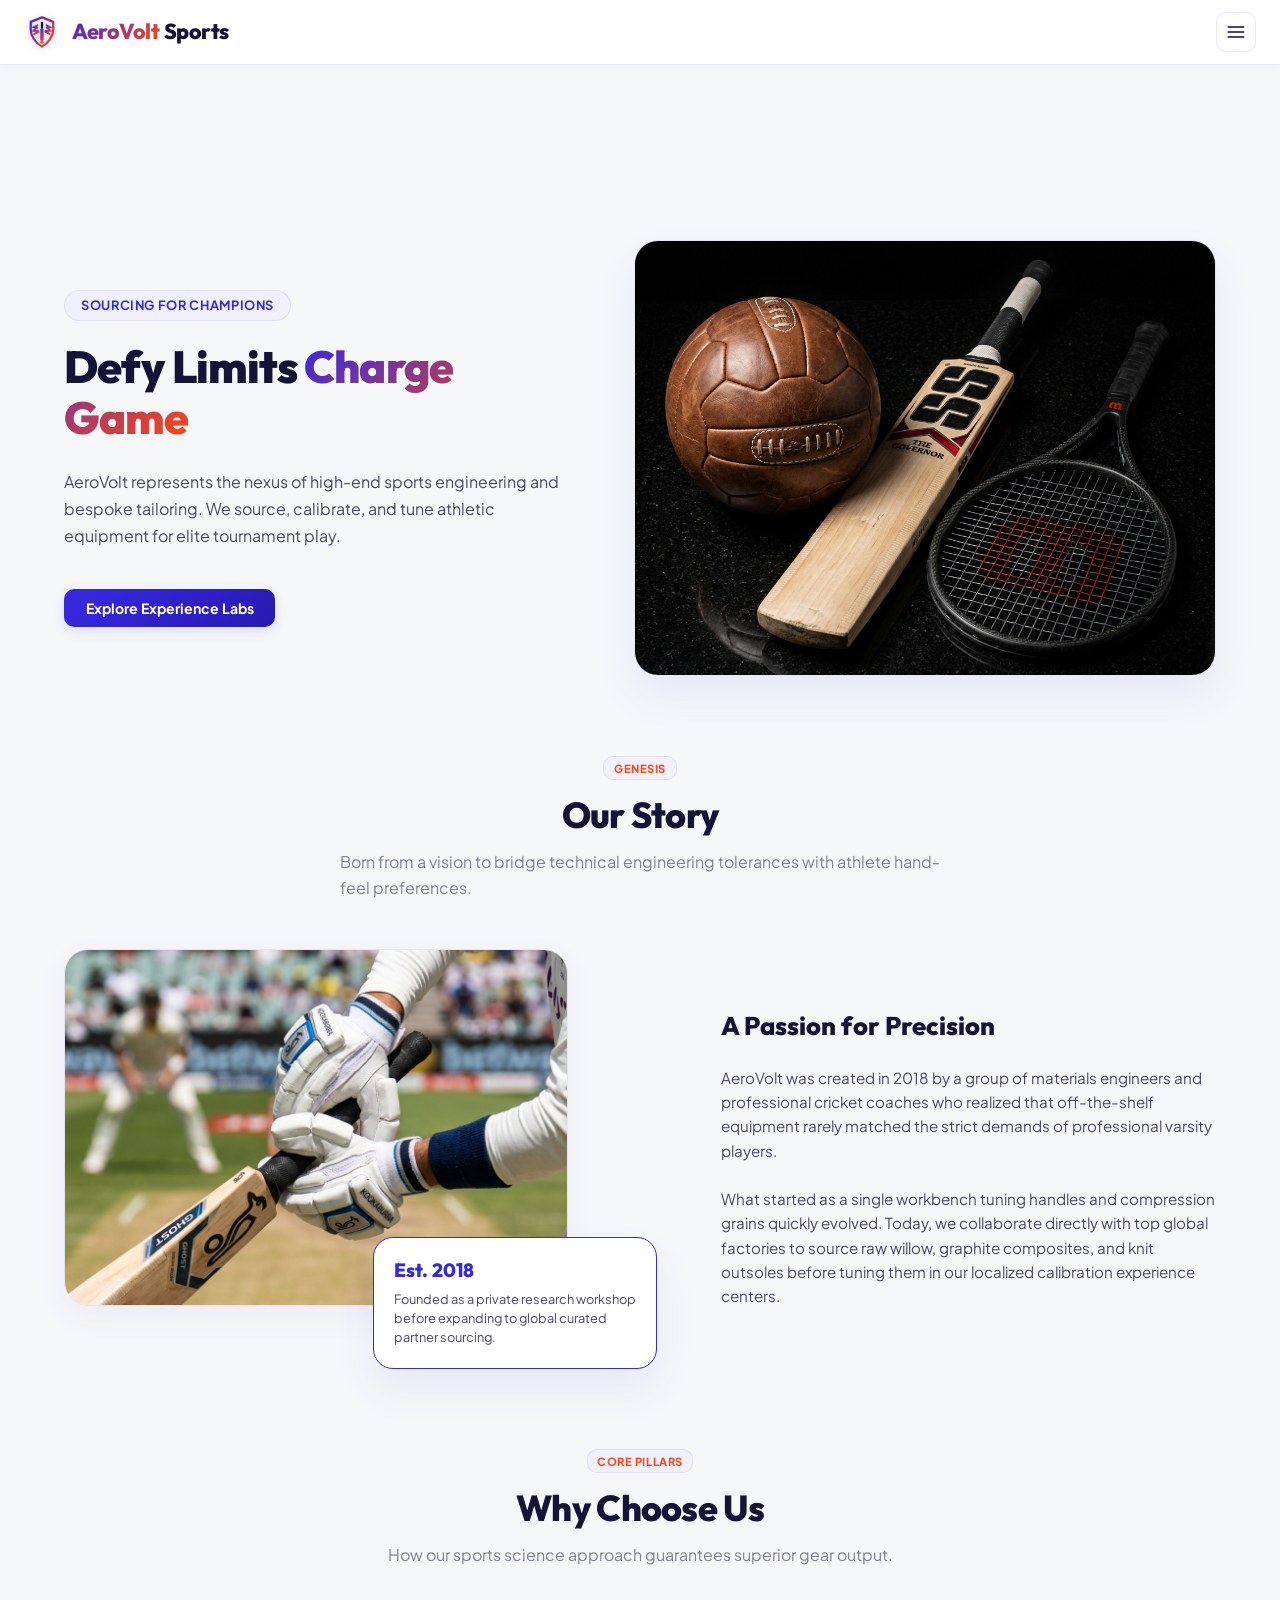
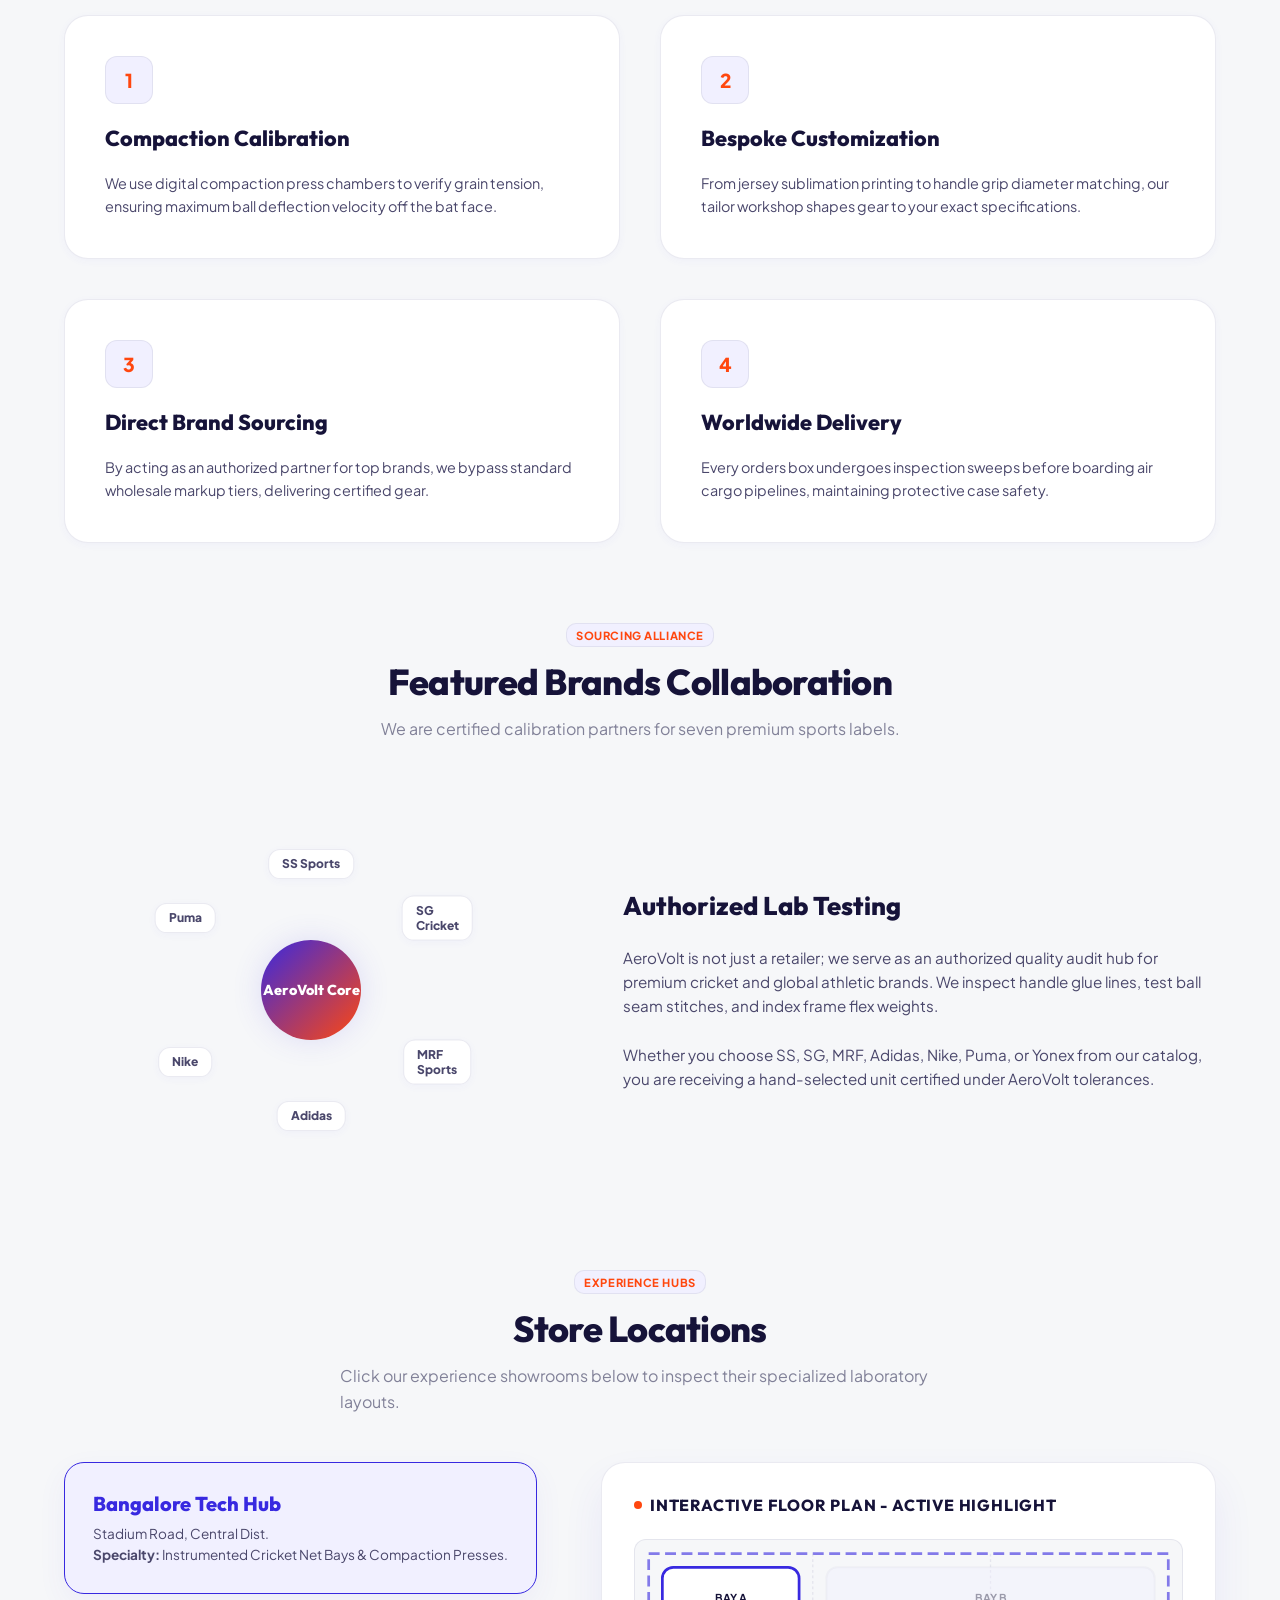
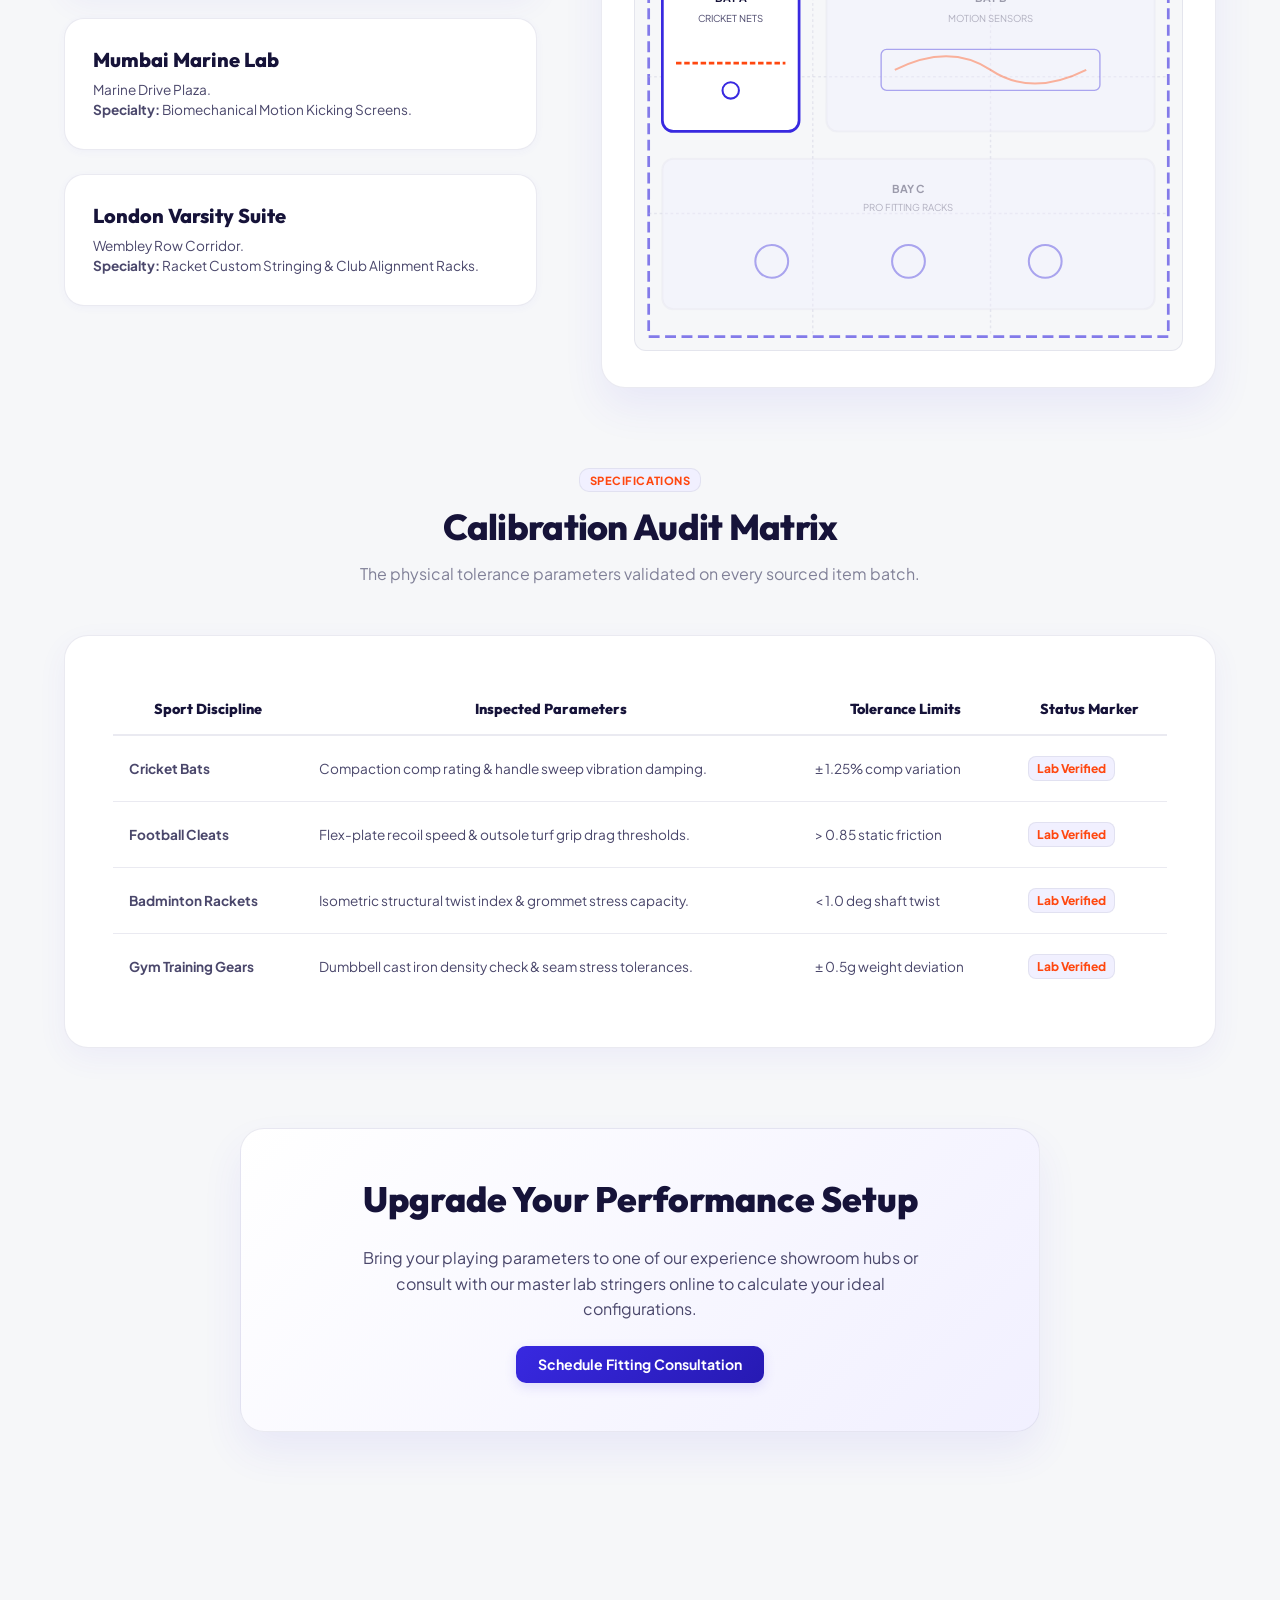
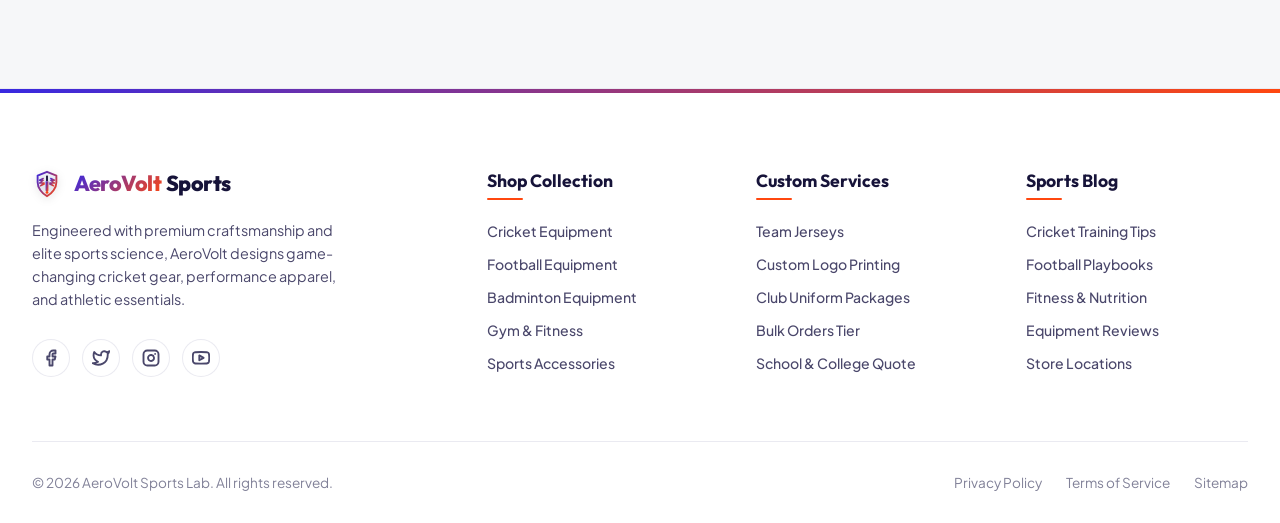
==== commit 3ee40864: "Add requirements.txt" ====
--- a/about.html
+++ b/about.html
@@ -963,7 +963,18 @@
                 gap: 1rem;
             }
         }
-/* 1. Vision Hero */
+        .about-body {
+            display: flex;
+            flex-direction: column;
+            gap: 5rem;
+            padding: 5rem 2rem;
+            max-width: 1440px;
+            margin: 0 auto;
+            width: 100%;
+            box-sizing: border-box;
+        }
+
+        /* 1. Vision Hero */
         .about-hero-grid {
             display: grid;
             grid-template-columns: 1fr 1.15fr;
@@ -1051,14 +1062,13 @@
 
         .collage-fg-card {
             position: absolute;
-            width: 55%;
-            height: 55%;
+            width: 48%;
             bottom: 0;
             right: 0;
             background-color: var(--bg-card);
             border: 1px solid var(--primary);
             border-radius: 20px;
-            padding: 1.5rem;
+            padding: 1.25rem;
             box-shadow: var(--shadow-lg);
             display: flex;
             flex-direction: column;
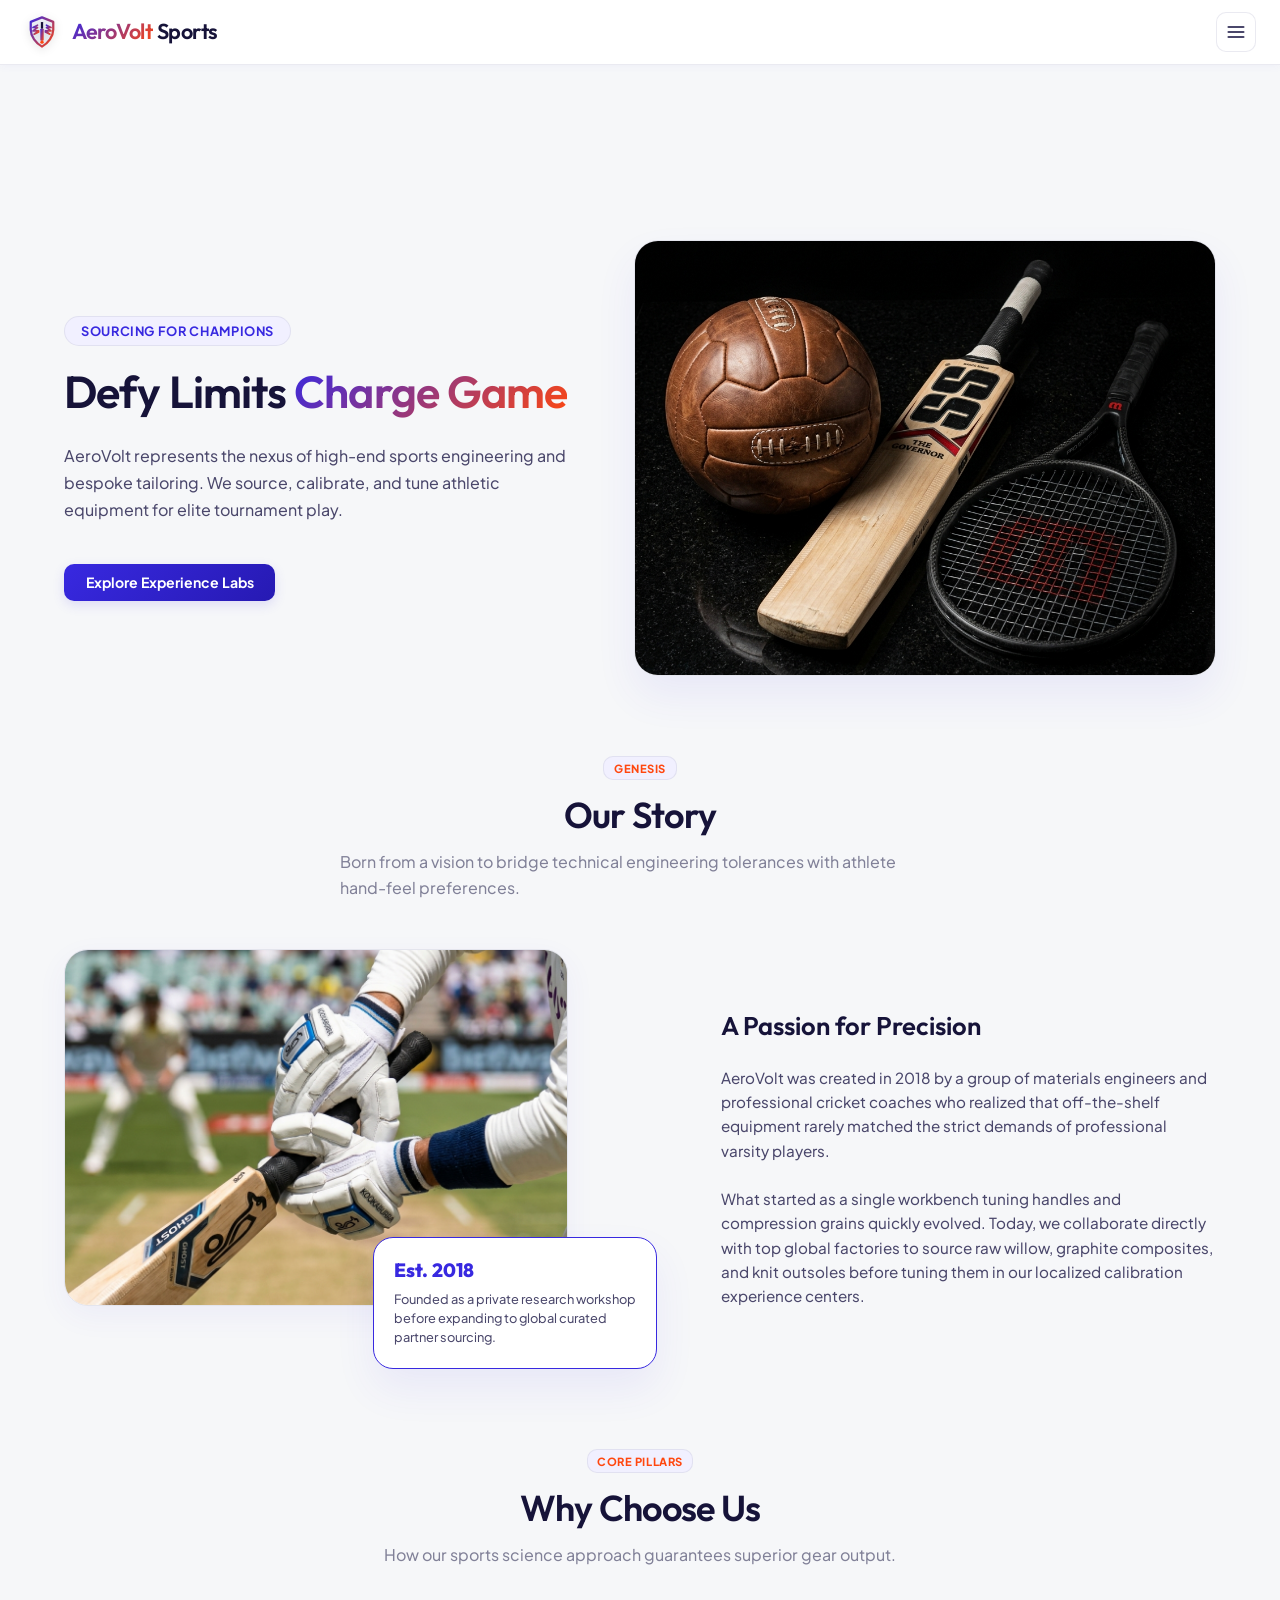
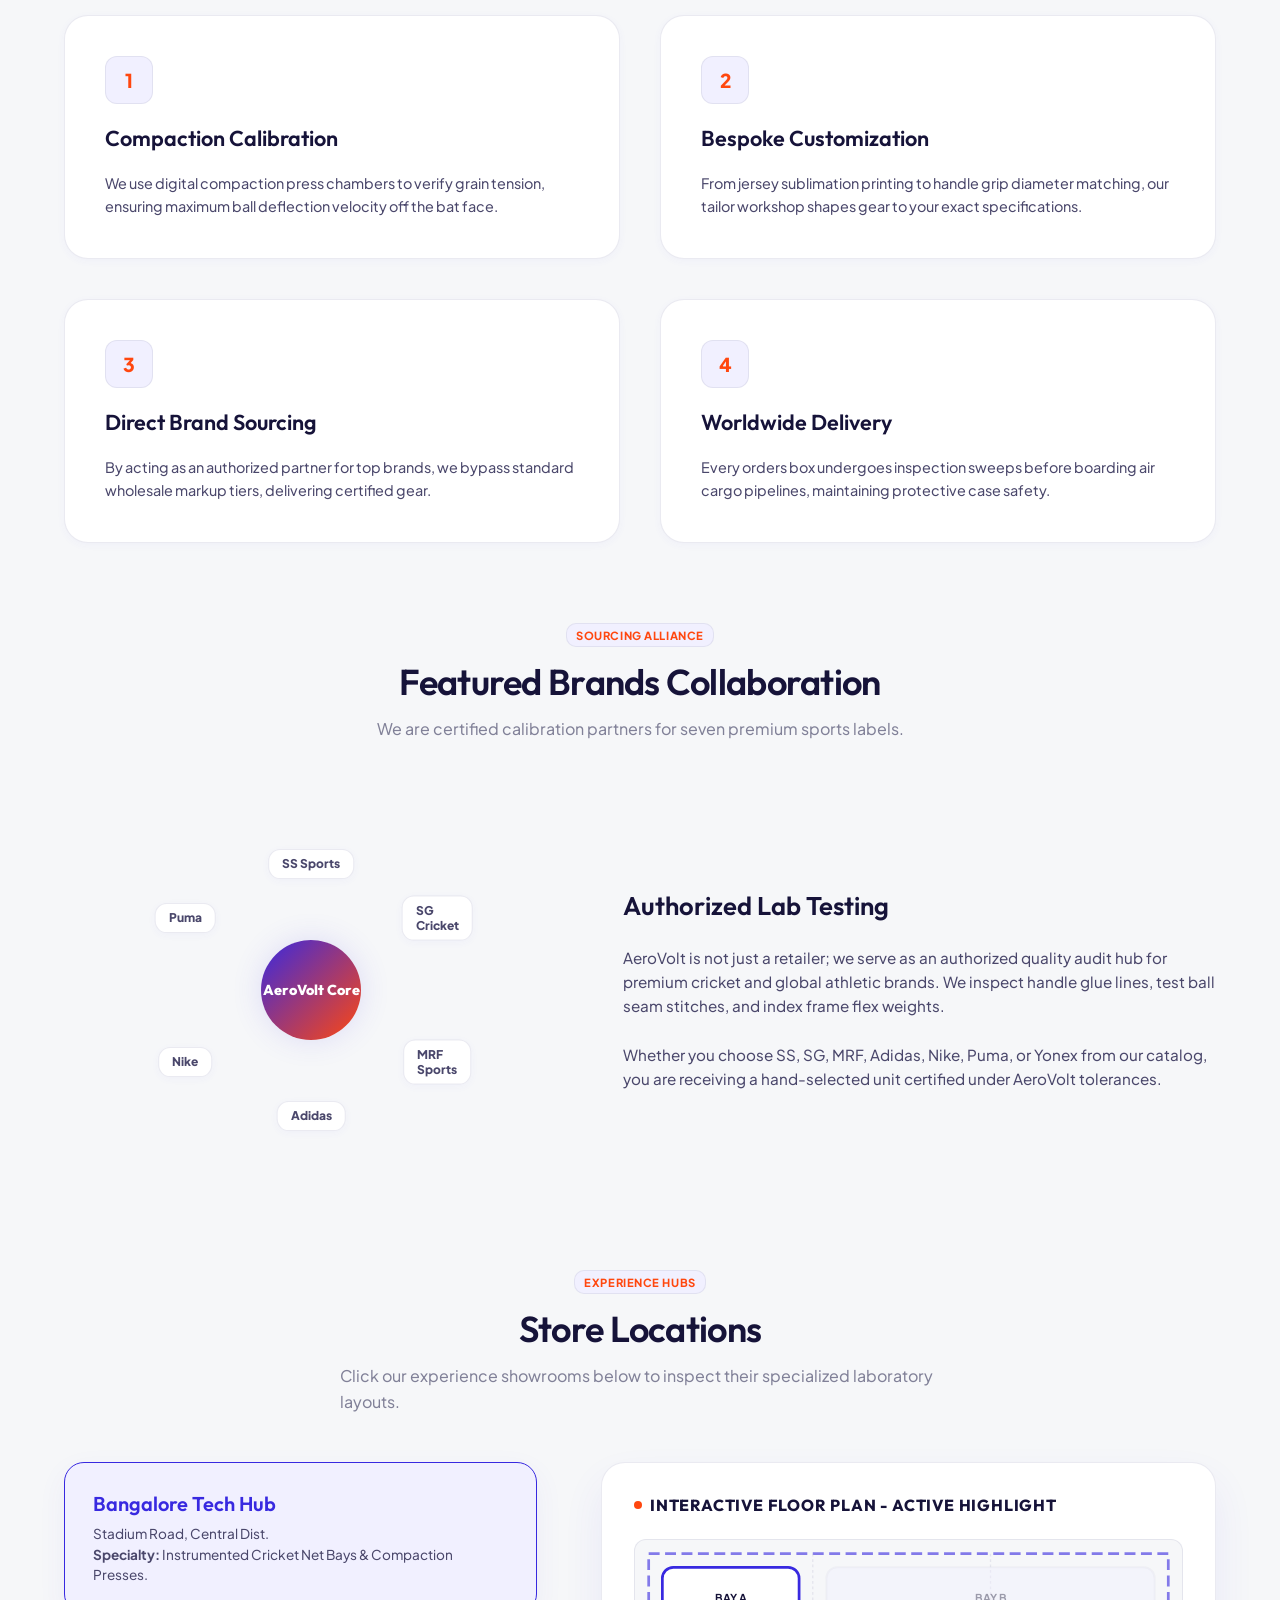
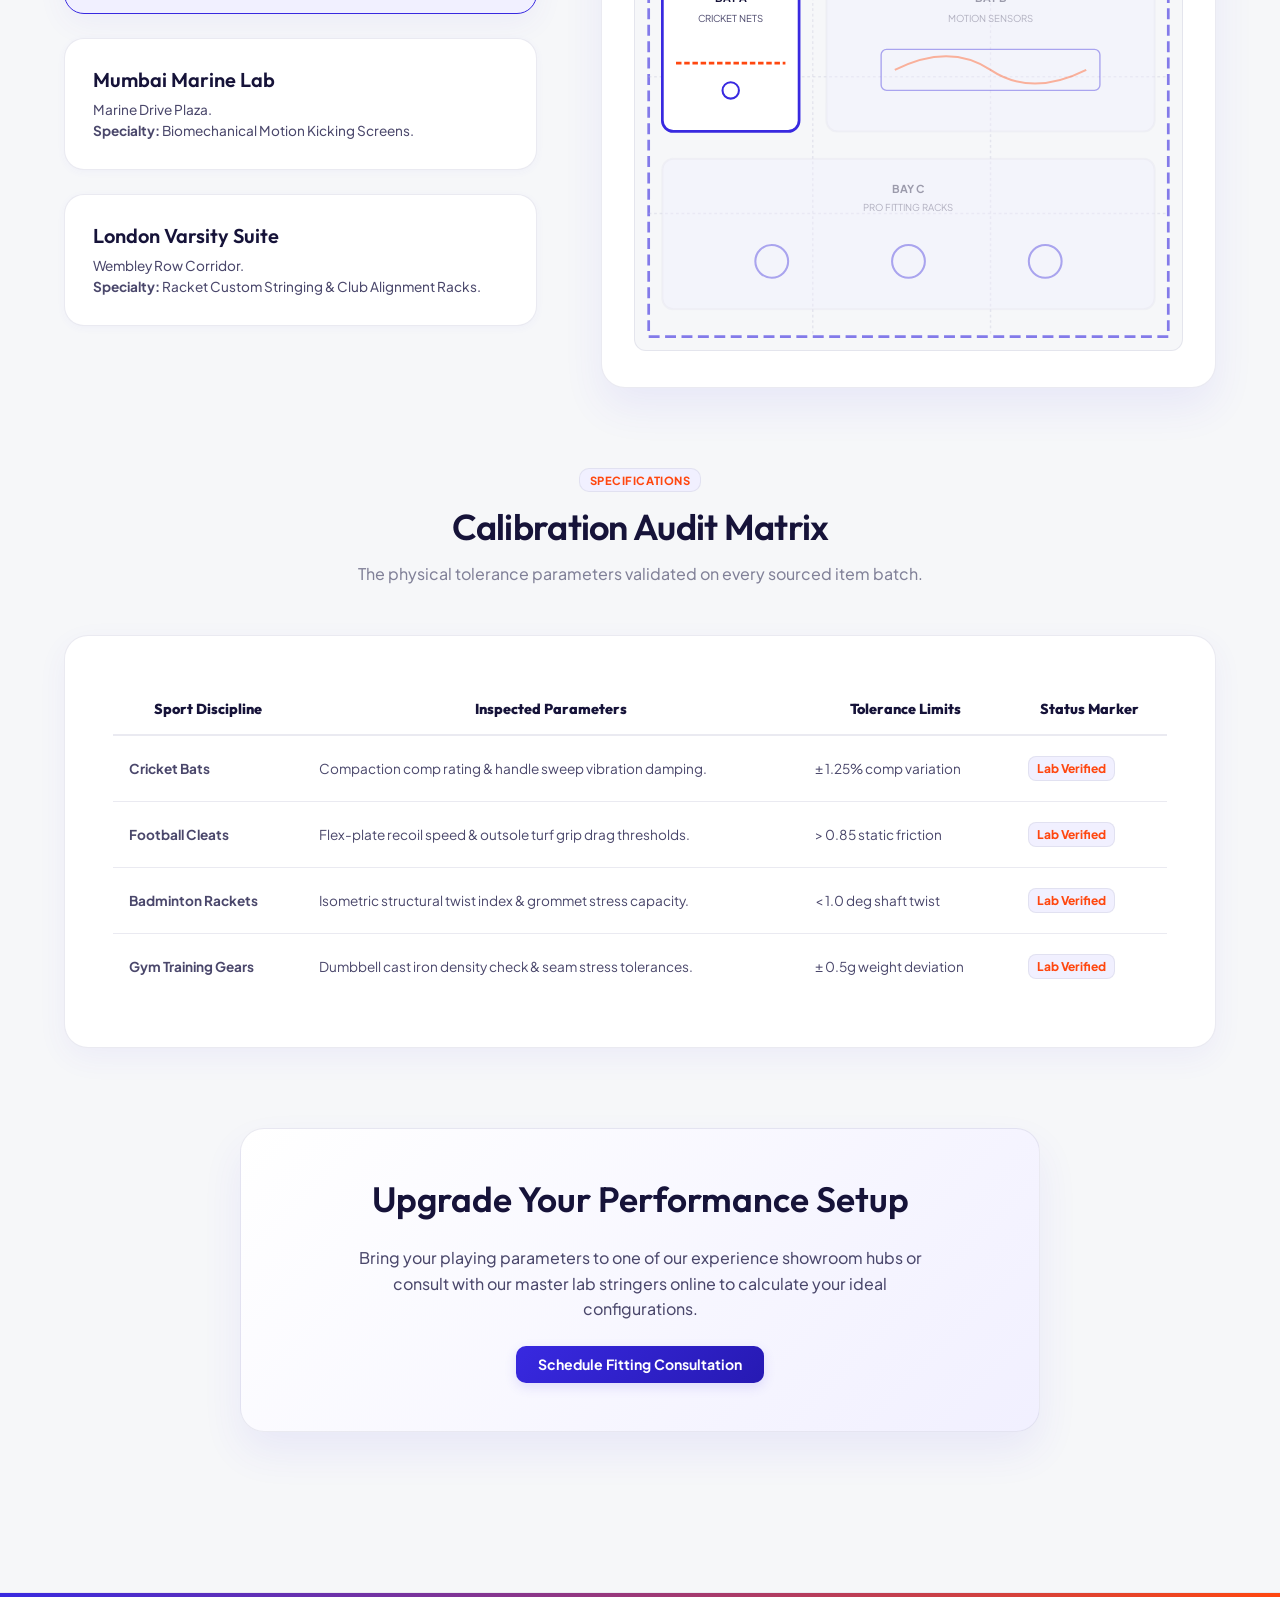
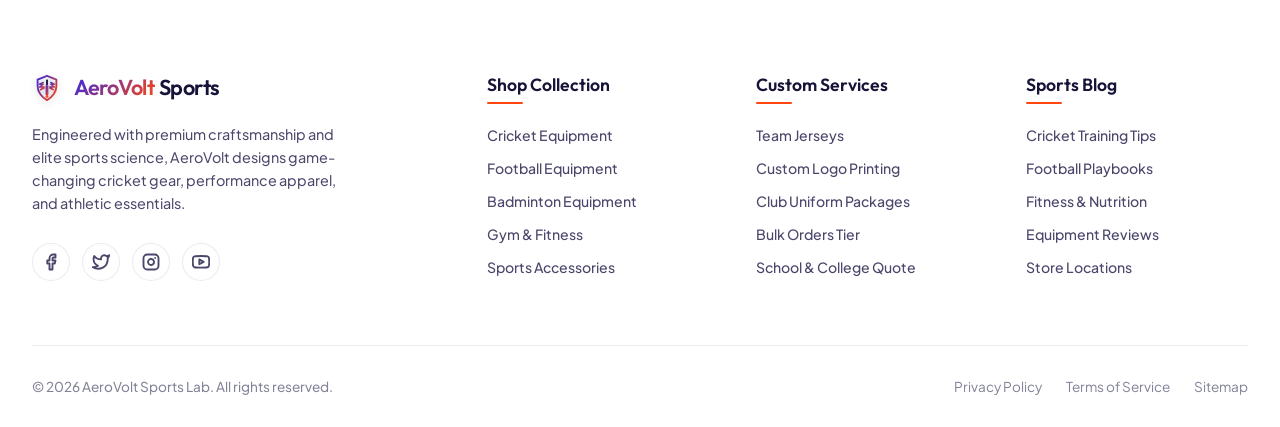
==== commit e8f0c76b: "Updated project code" ====
--- a/about.html
+++ b/about.html
@@ -967,7 +967,7 @@
             display: flex;
             flex-direction: column;
             gap: 5rem;
-            padding: 5rem 2rem;
+            padding: 5rem 2rem 2rem 2rem;
             max-width: 1440px;
             margin: 0 auto;
             width: 100%;
@@ -1888,6 +1888,17 @@
         .hamburger:hover svg {
             color: var(--primary) !important;
             transform: scale(1.05) !important;
+        }
+
+        /* ----------------------------------------------------
+           10. TYPOGRAPHY CONSISTENCY OVERRIDES
+        ---------------------------------------------------- */
+        h1, h2, h3, h4, h5, h6,
+        .hero-title-main, .section-title, .pro-card-title, .logo-title, .athlete-card-name, .sport-title, .product-name, .category-name, .offer-title, .modal-title, .blog-section-title, .snap-card-title, .blog-post-title, .lab-panel-title, .calendar-phase-title, .config-title, .custom-step-title, .benefit-card-title, .contact-card-title {
+            font-weight: 600 !important;
+        }
+        p, .section-desc, .hero-desc, .offer-desc, .modal-desc, .product-desc, .athlete-card-formula, .card-formula, .about-story-text, .kit-spec-node span, .spec-item span, .contact-card-desc {
+            font-weight: 450 !important;
         }
 </style>
     <link rel="icon" type="image/svg+xml" href="images/favicon.svg">
@@ -2374,7 +2385,7 @@
             </section>
 
             <!-- SECTION 7: Call to Action -->
-            <section class="locator-container" id="cta-section" style="margin-bottom: 3rem;">
+            <section class="locator-container" id="cta-section" style="margin-bottom: 0;">
                 <div class="cta-card">
                     <h4 class="cta-title">Upgrade Your Performance Setup</h4>
                     <p class="cta-desc">
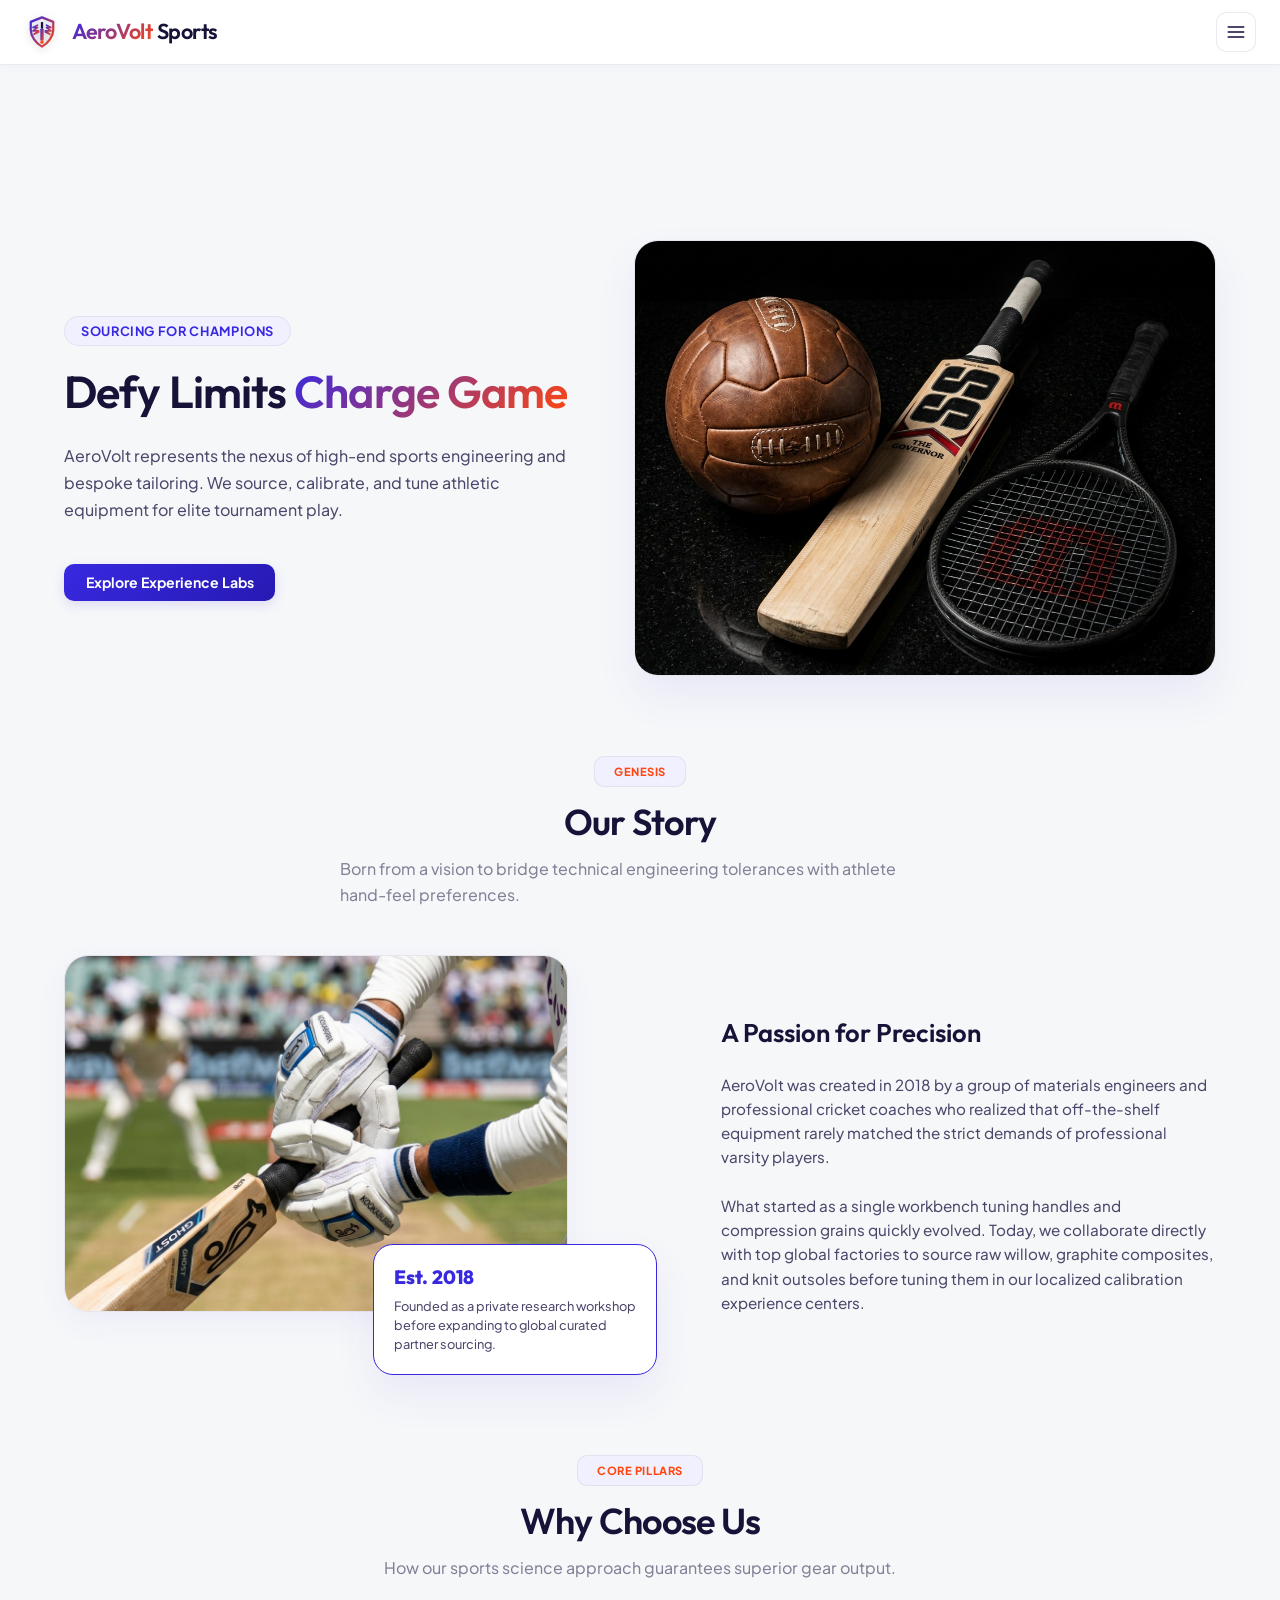
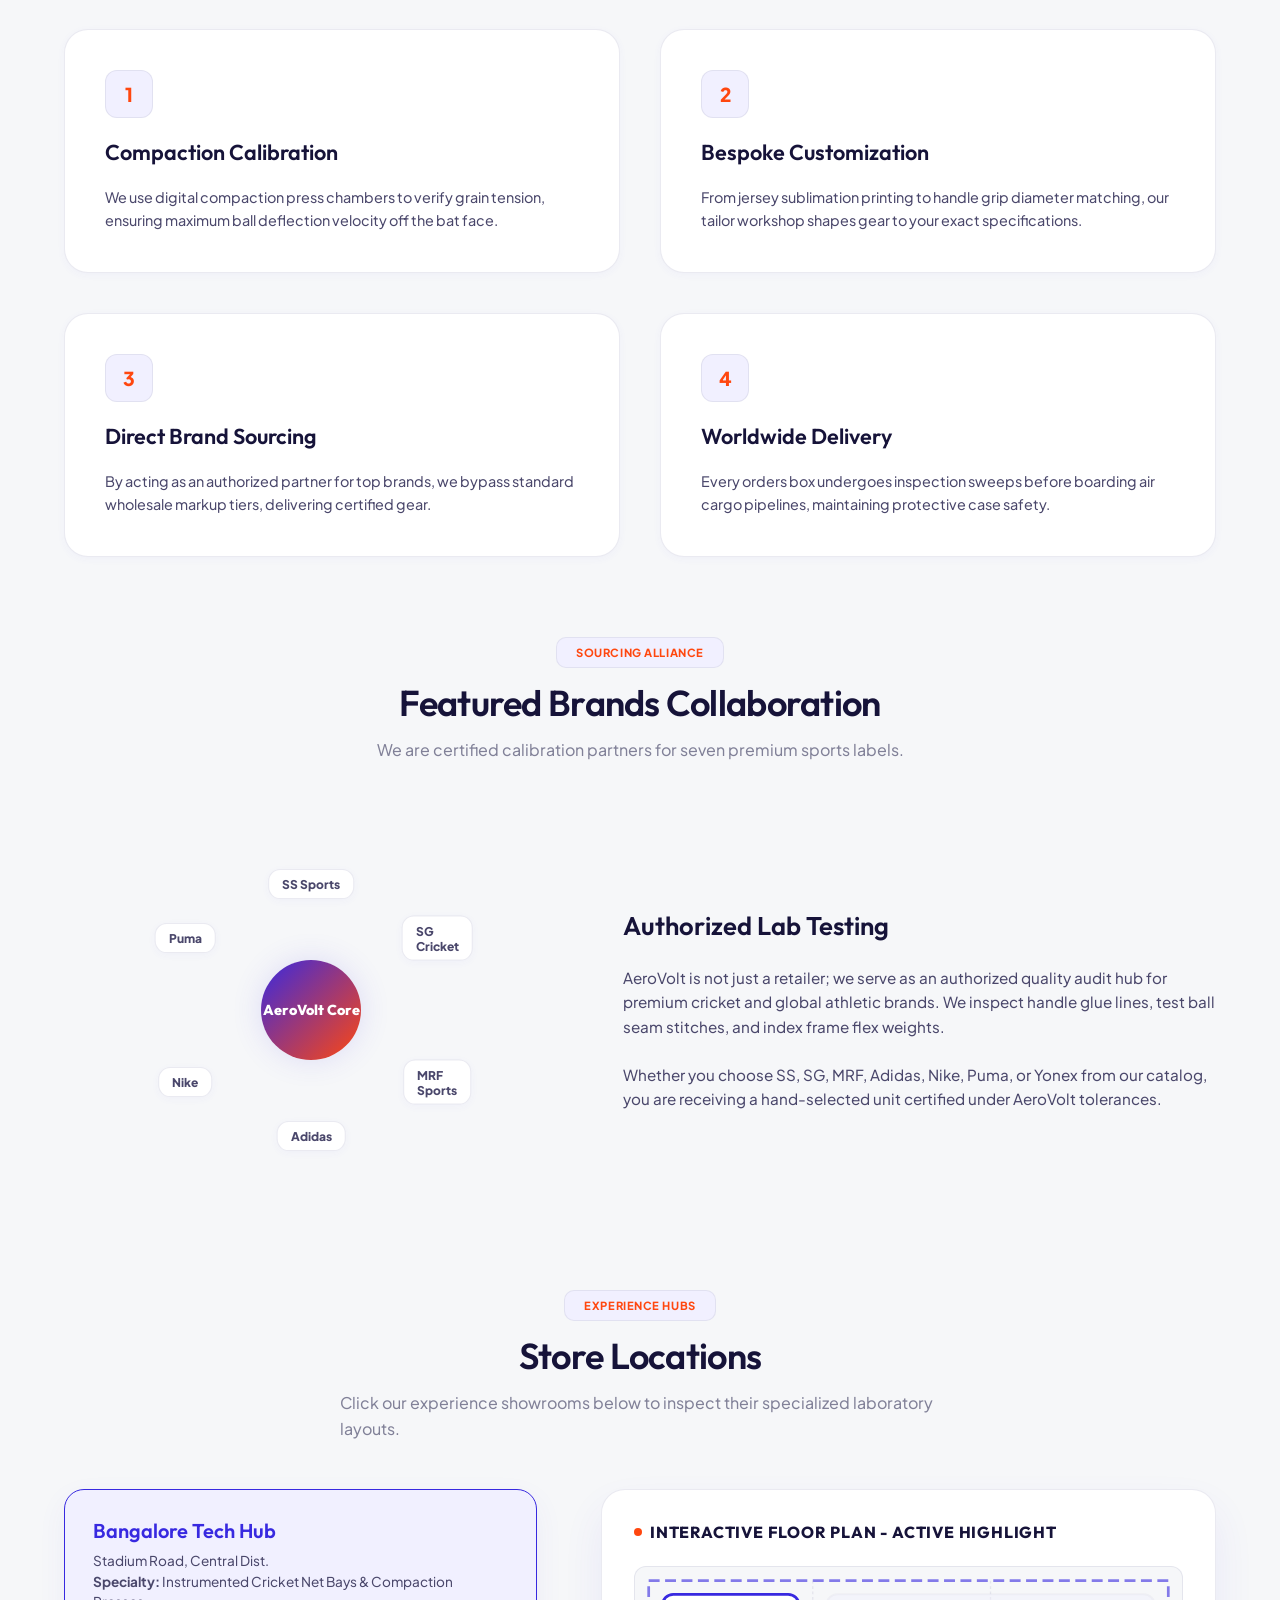
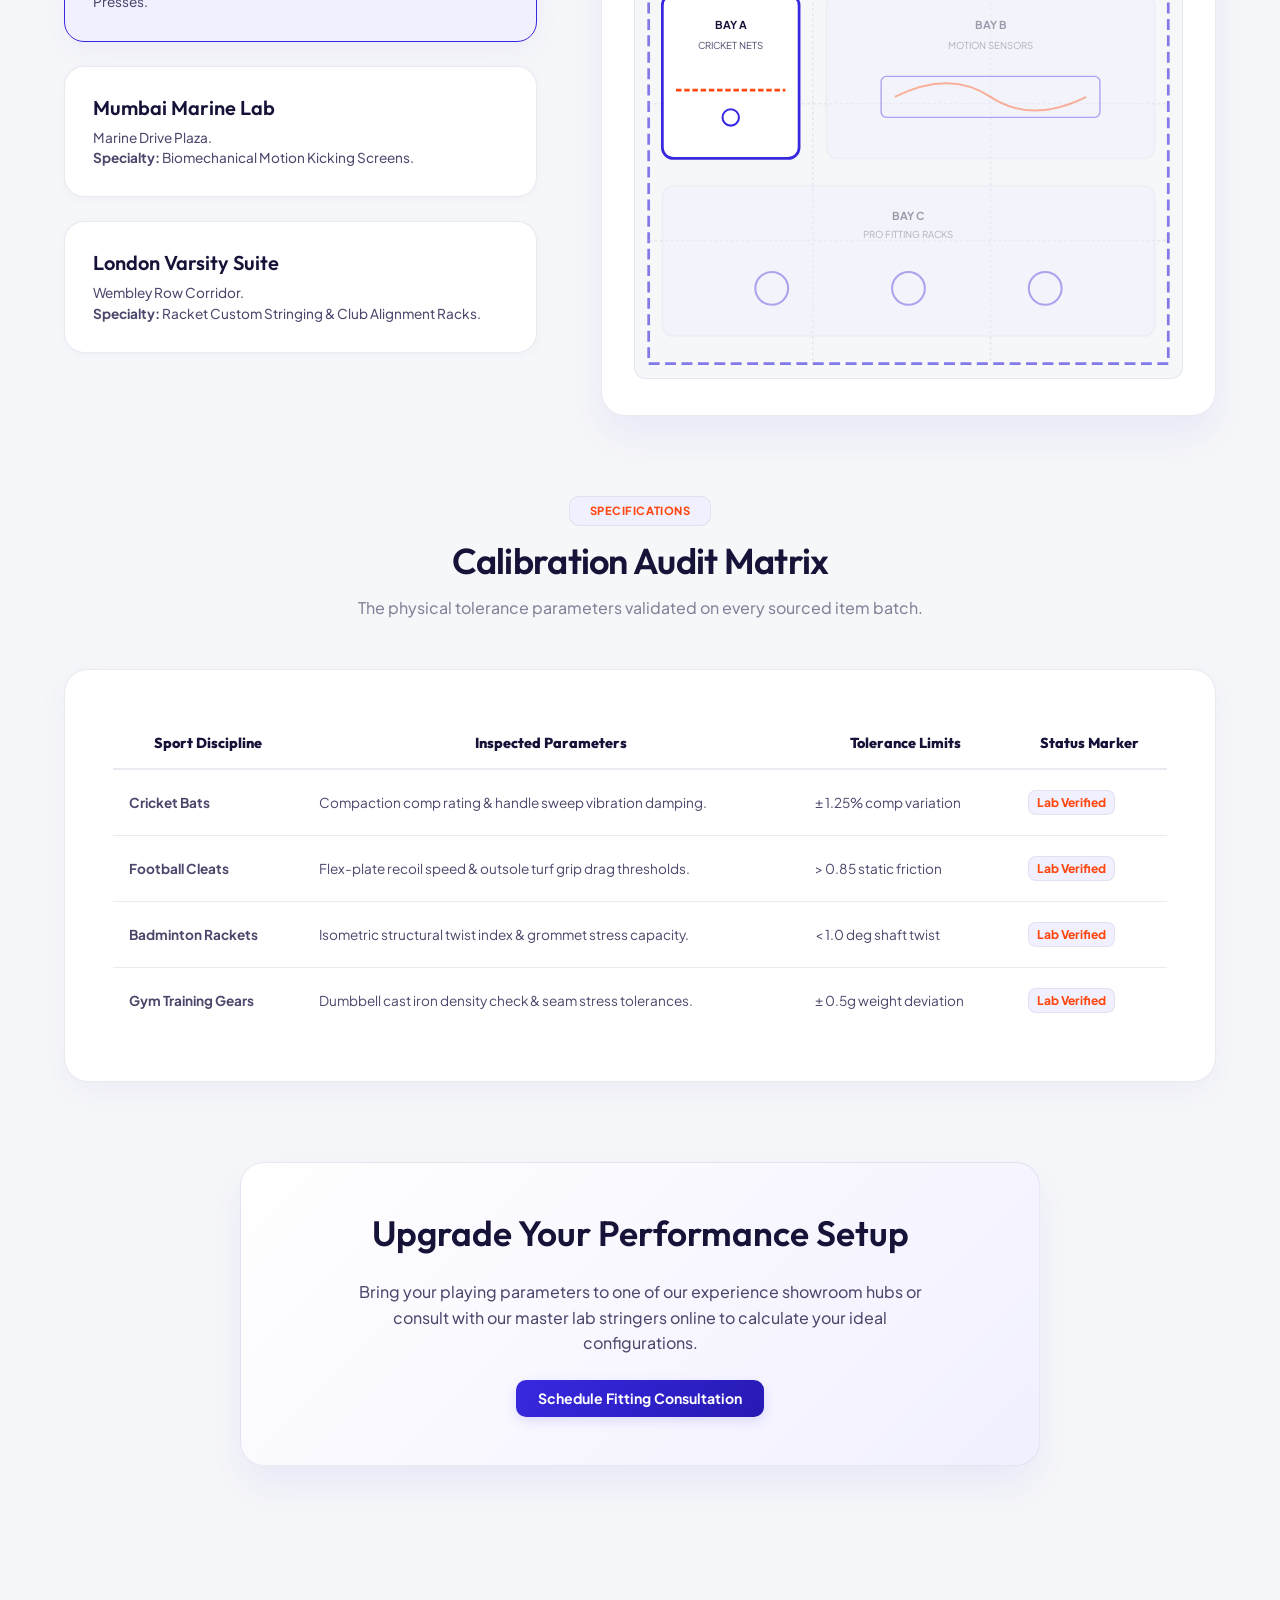
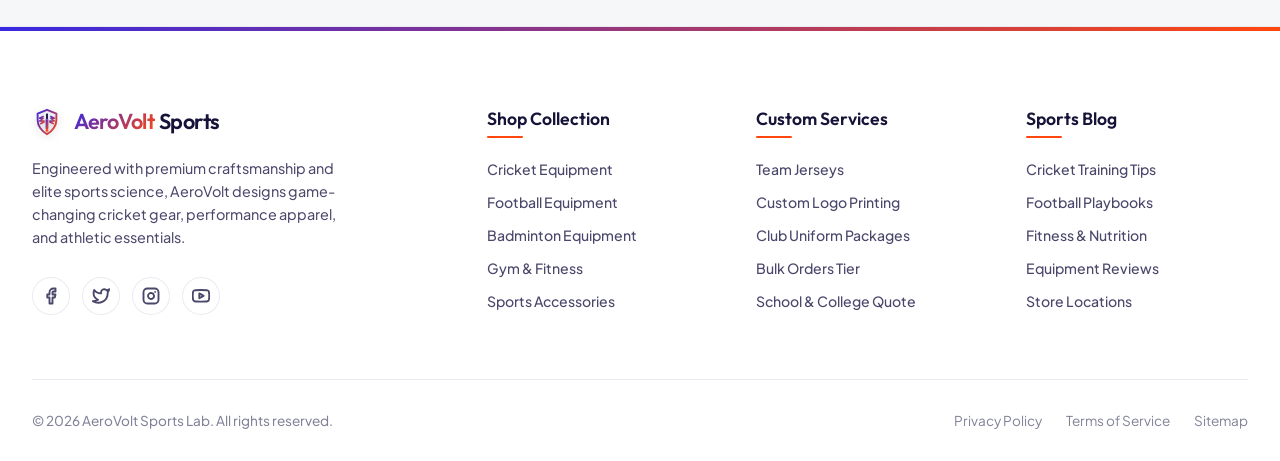
==== commit 3fd52417: "Updated project code" ====
--- a/about.html
+++ b/about.html
@@ -1899,6 +1899,15 @@
         }
         p, .section-desc, .hero-desc, .offer-desc, .modal-desc, .product-desc, .athlete-card-formula, .card-formula, .about-story-text, .kit-spec-node span, .spec-item span, .contact-card-desc {
             font-weight: 450 !important;
+        }
+        .section-tag, .product-badge, .offer-badge, .athlete-sport-badge, .hero-badge, .blog-badge, .orders-badge, .preview-season-badge {
+            display: inline-flex !important;
+            align-items: center !important;
+            justify-content: center !important;
+            line-height: 1 !important;
+            padding: 0.55rem 1.2rem !important;
+            height: auto !important;
+            box-sizing: border-box !important;
         }
 </style>
     <link rel="icon" type="image/svg+xml" href="images/favicon.svg">
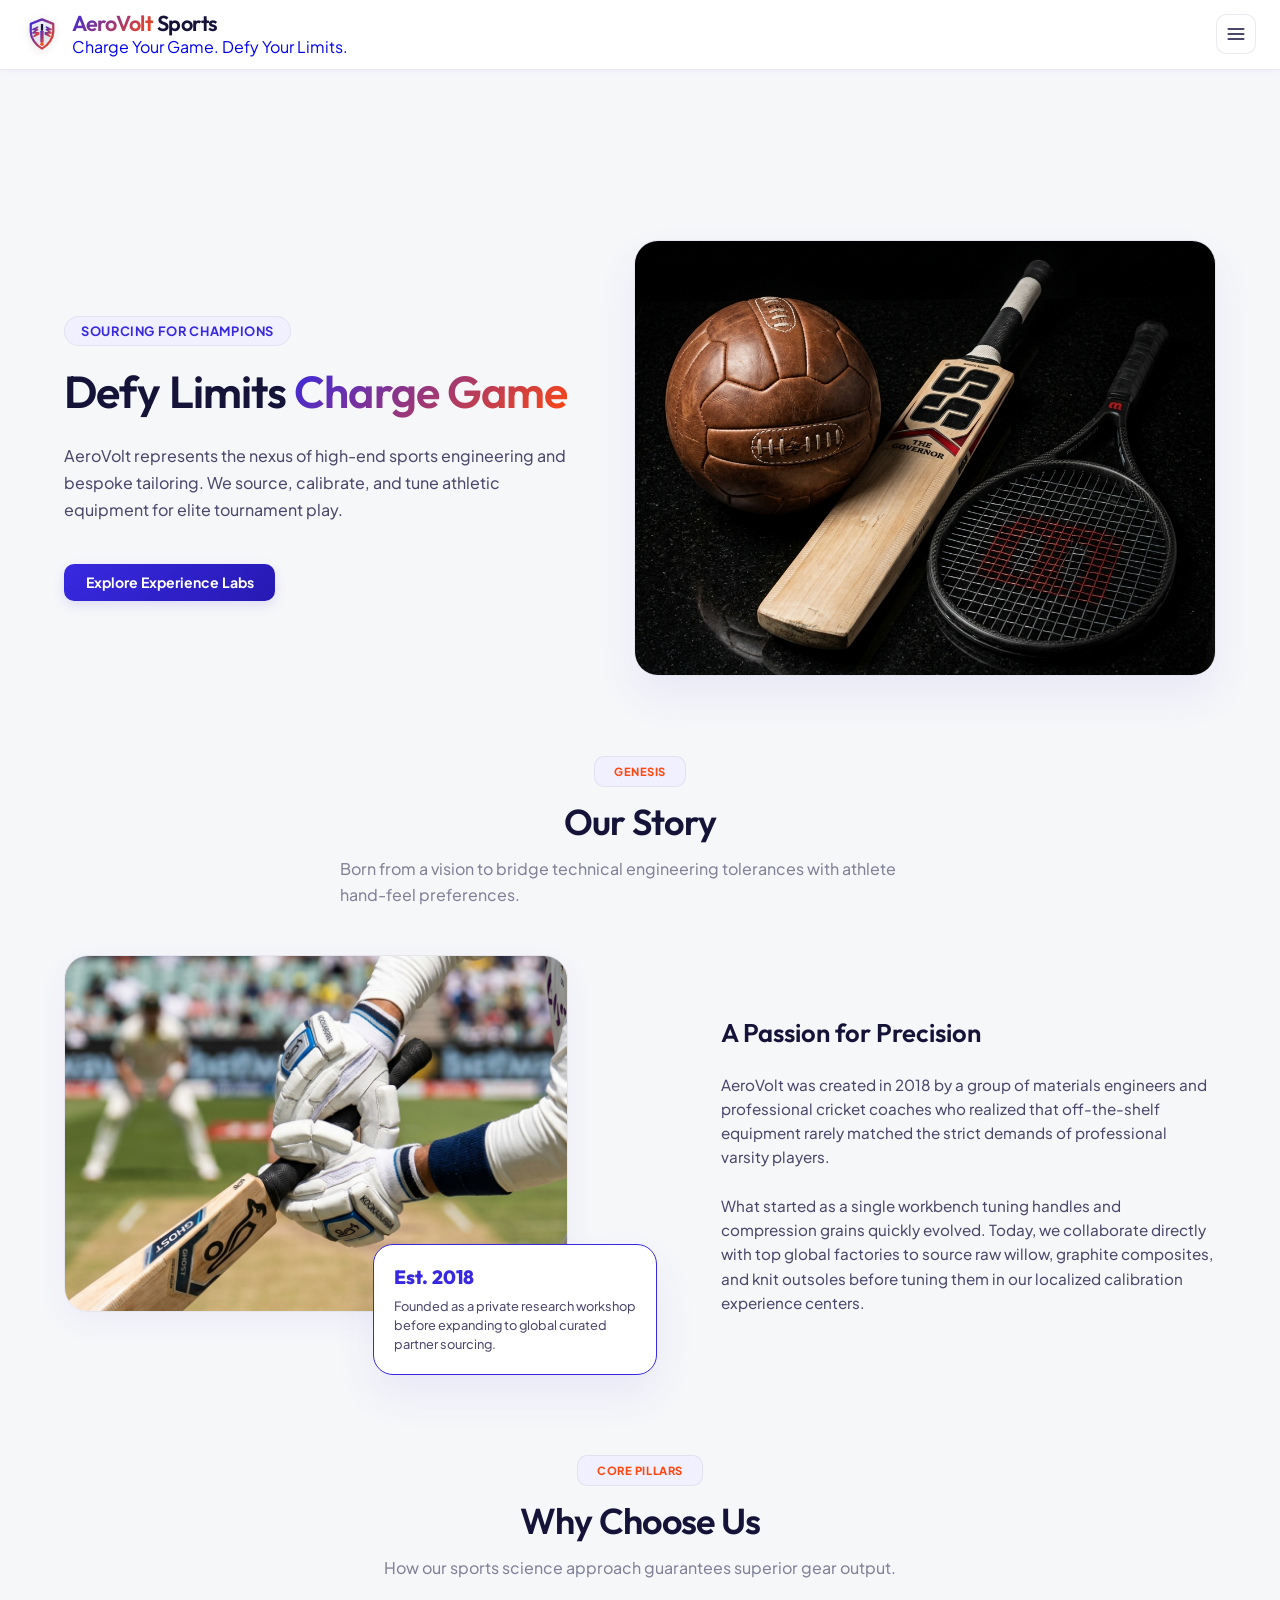
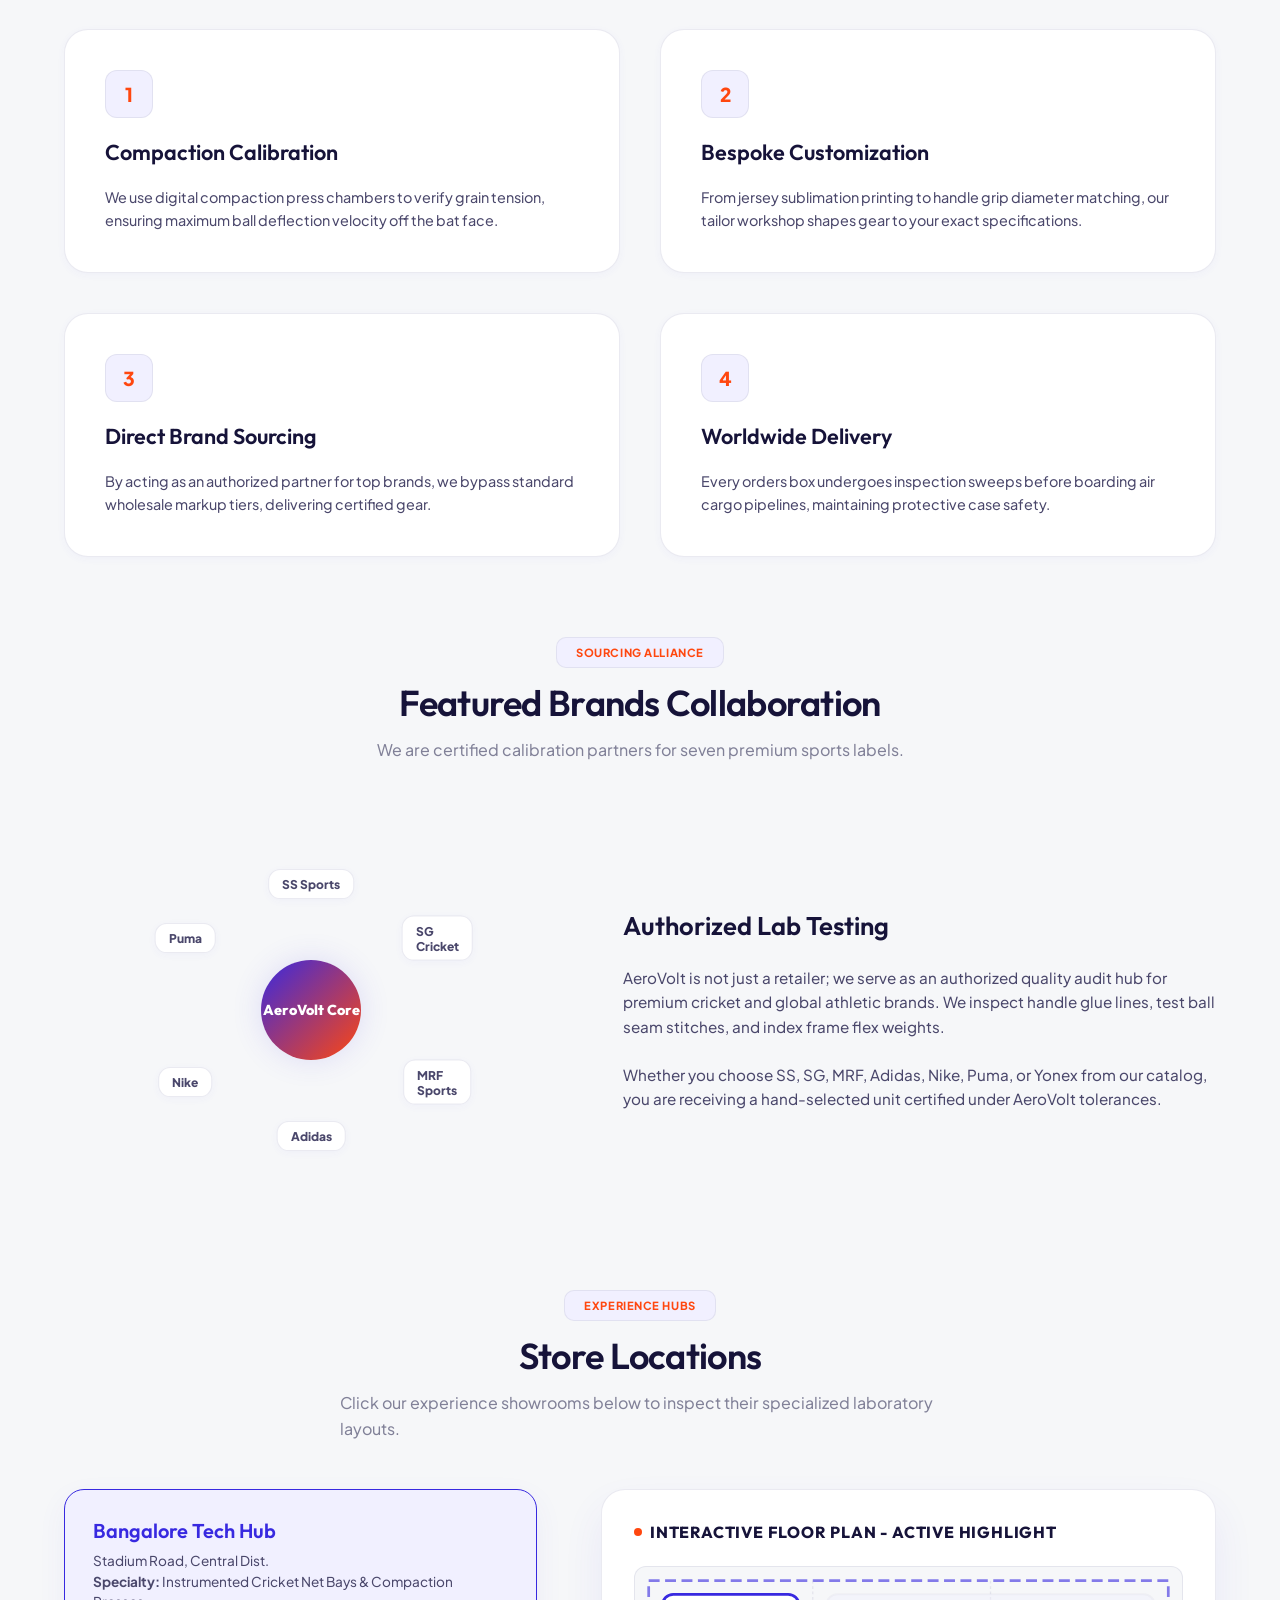
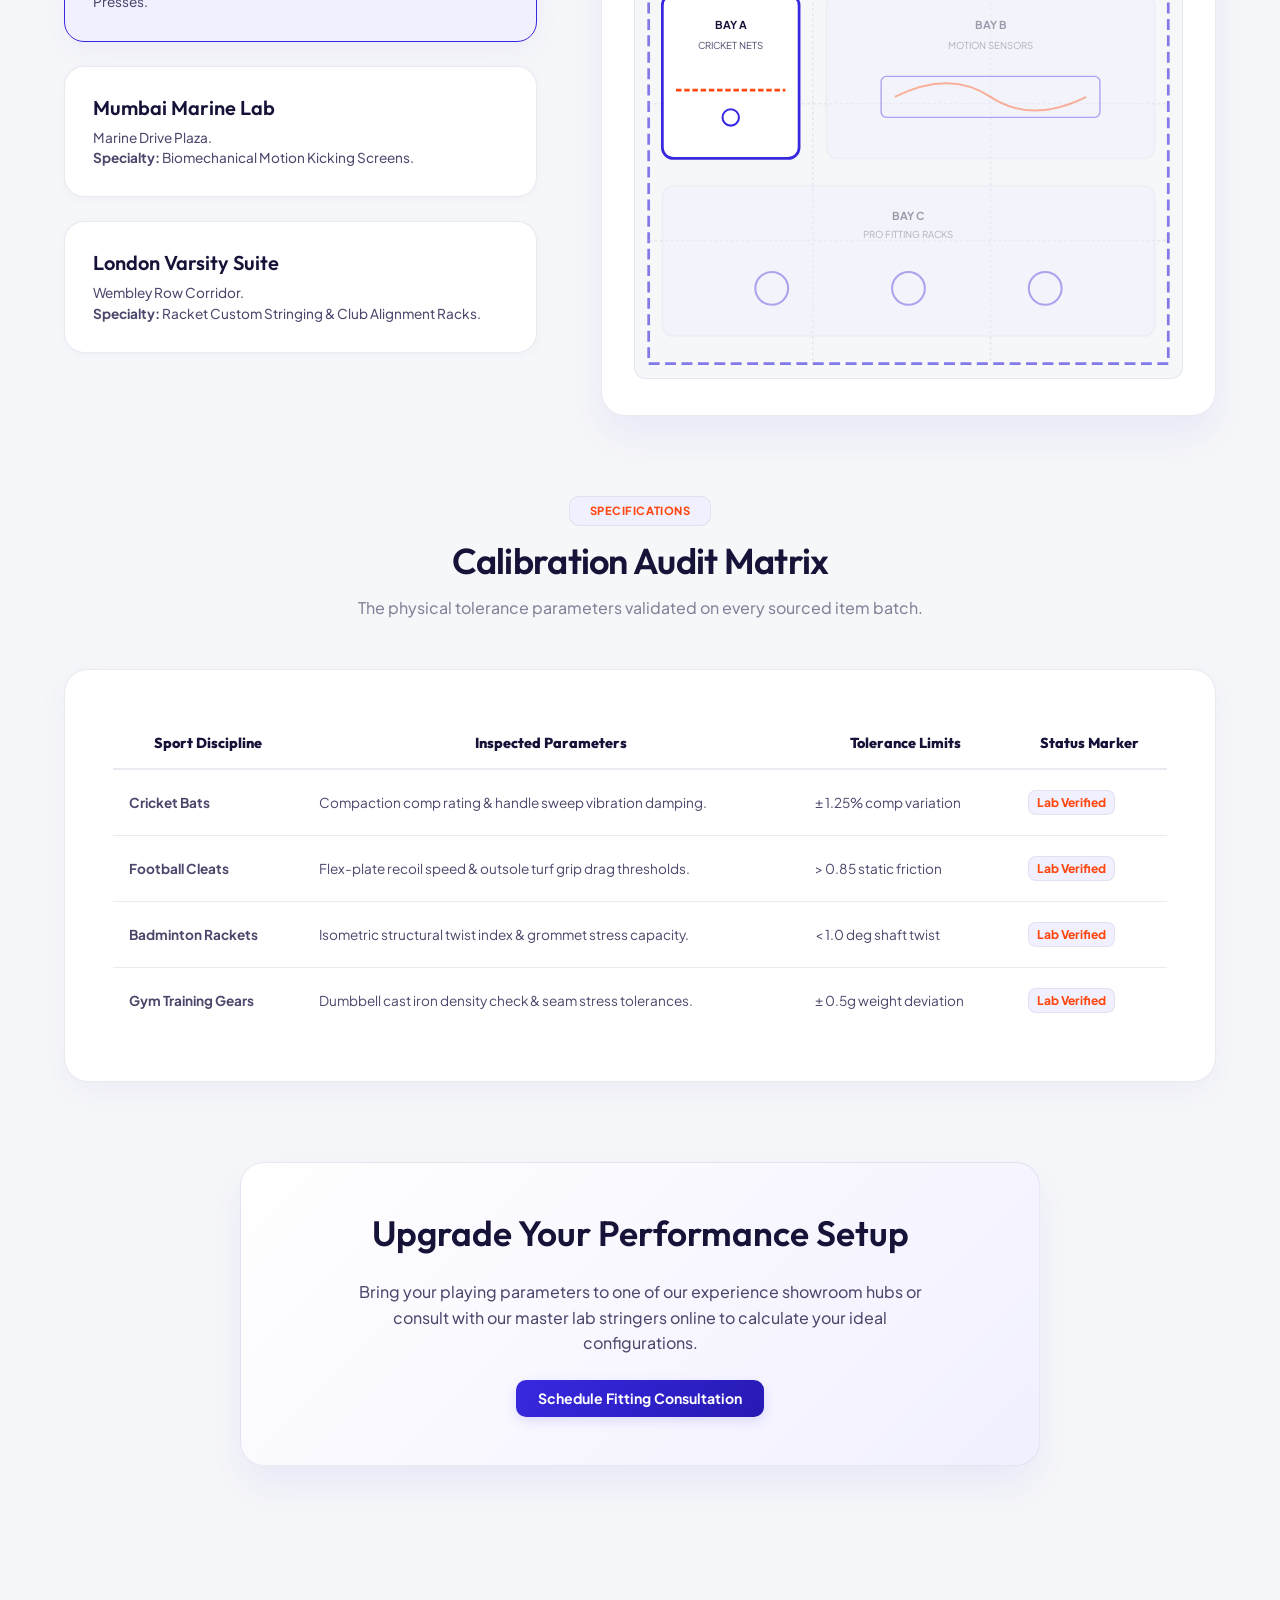
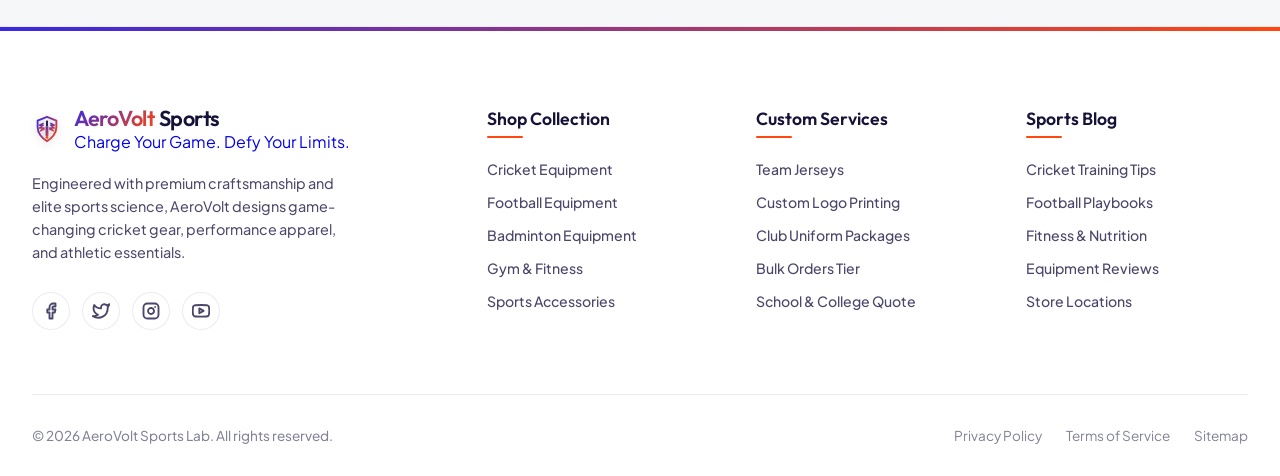
==== commit 5e6db549: "Updated project code" ====
--- a/about.html
+++ b/about.html
@@ -1944,6 +1944,7 @@
                 </div>
                 <div class="logo-text-wrapper">
                     <h1 class="logo-title"><span class="highlight">AeroVolt</span> Sports</h1>
+                    <span class="logo-tagline">Charge Your Game. Defy Your Limits.</span>
                 </div>
             </a>
 
@@ -1977,6 +1978,7 @@
                                 </div>
                                 <div class="logo-text-wrapper">
                                     <h1 class="logo-title"><span class="highlight">AeroVolt</span> Sports</h1>
+                                    <span class="logo-tagline">Charge Your Game. Defy Your Limits.</span>
                                 </div>
                             </a>
                             <button class="drawer-close-btn" id="drawer-close-btn" aria-label="Close Menu">
@@ -2520,6 +2522,7 @@
                     </div>
                     <div class="logo-text-wrapper">
                         <h2 class="logo-title"><span class="highlight">AeroVolt</span> Sports</h2>
+                        <span class="logo-tagline">Charge Your Game. Defy Your Limits.</span>
                     </div>
                 </a>
                 <p class="brand-desc">
